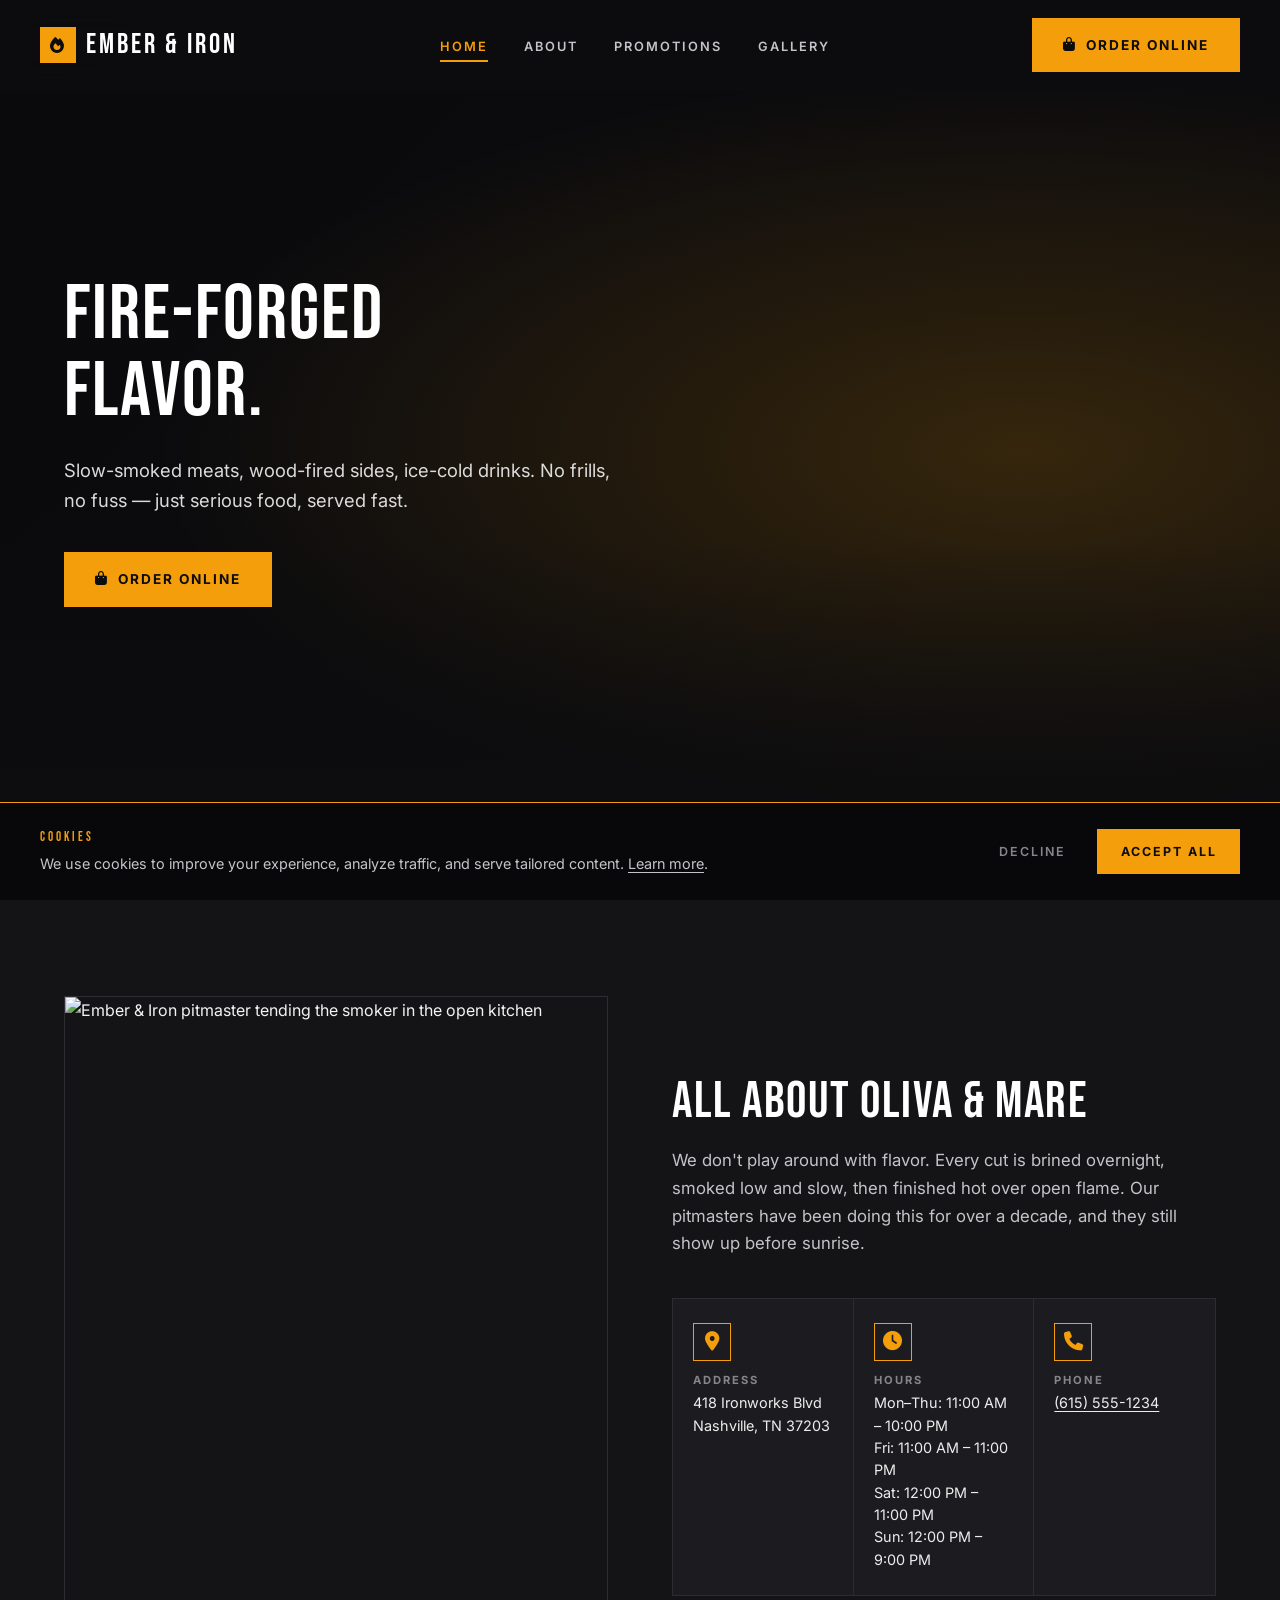
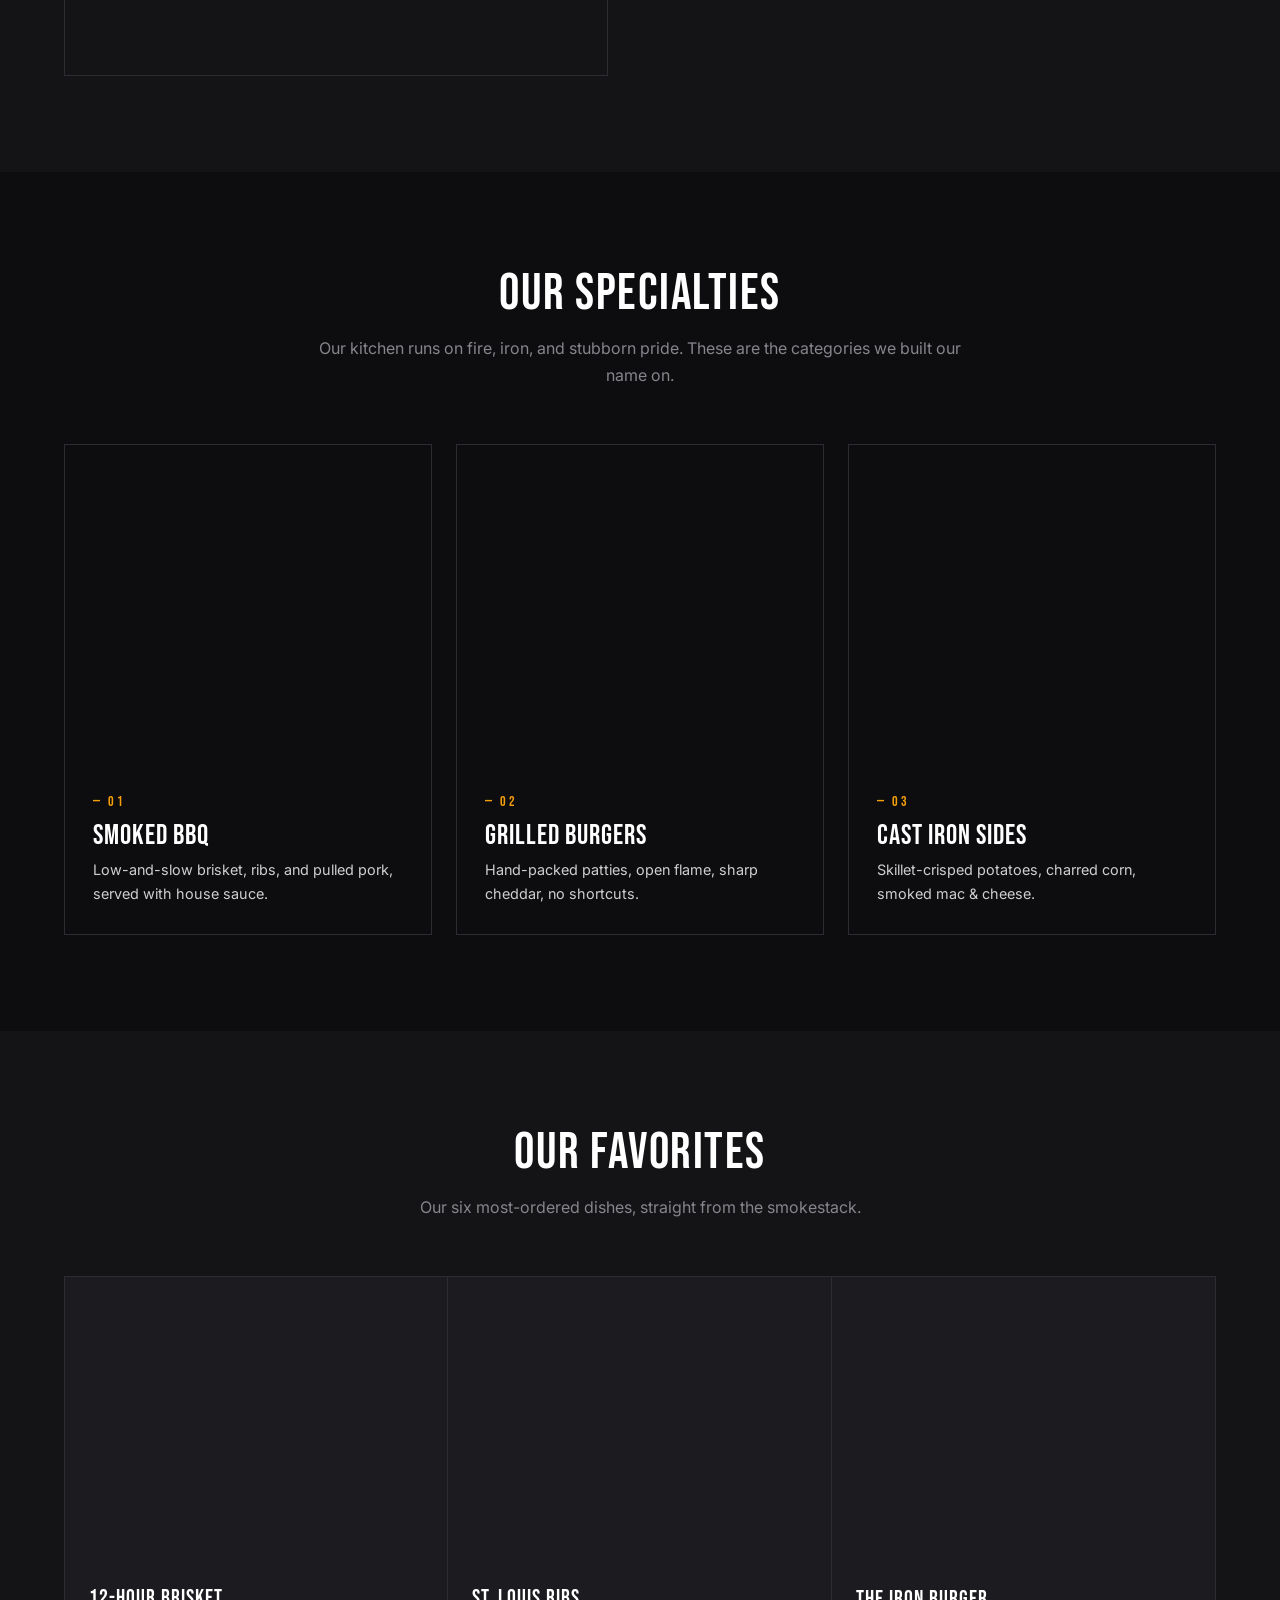
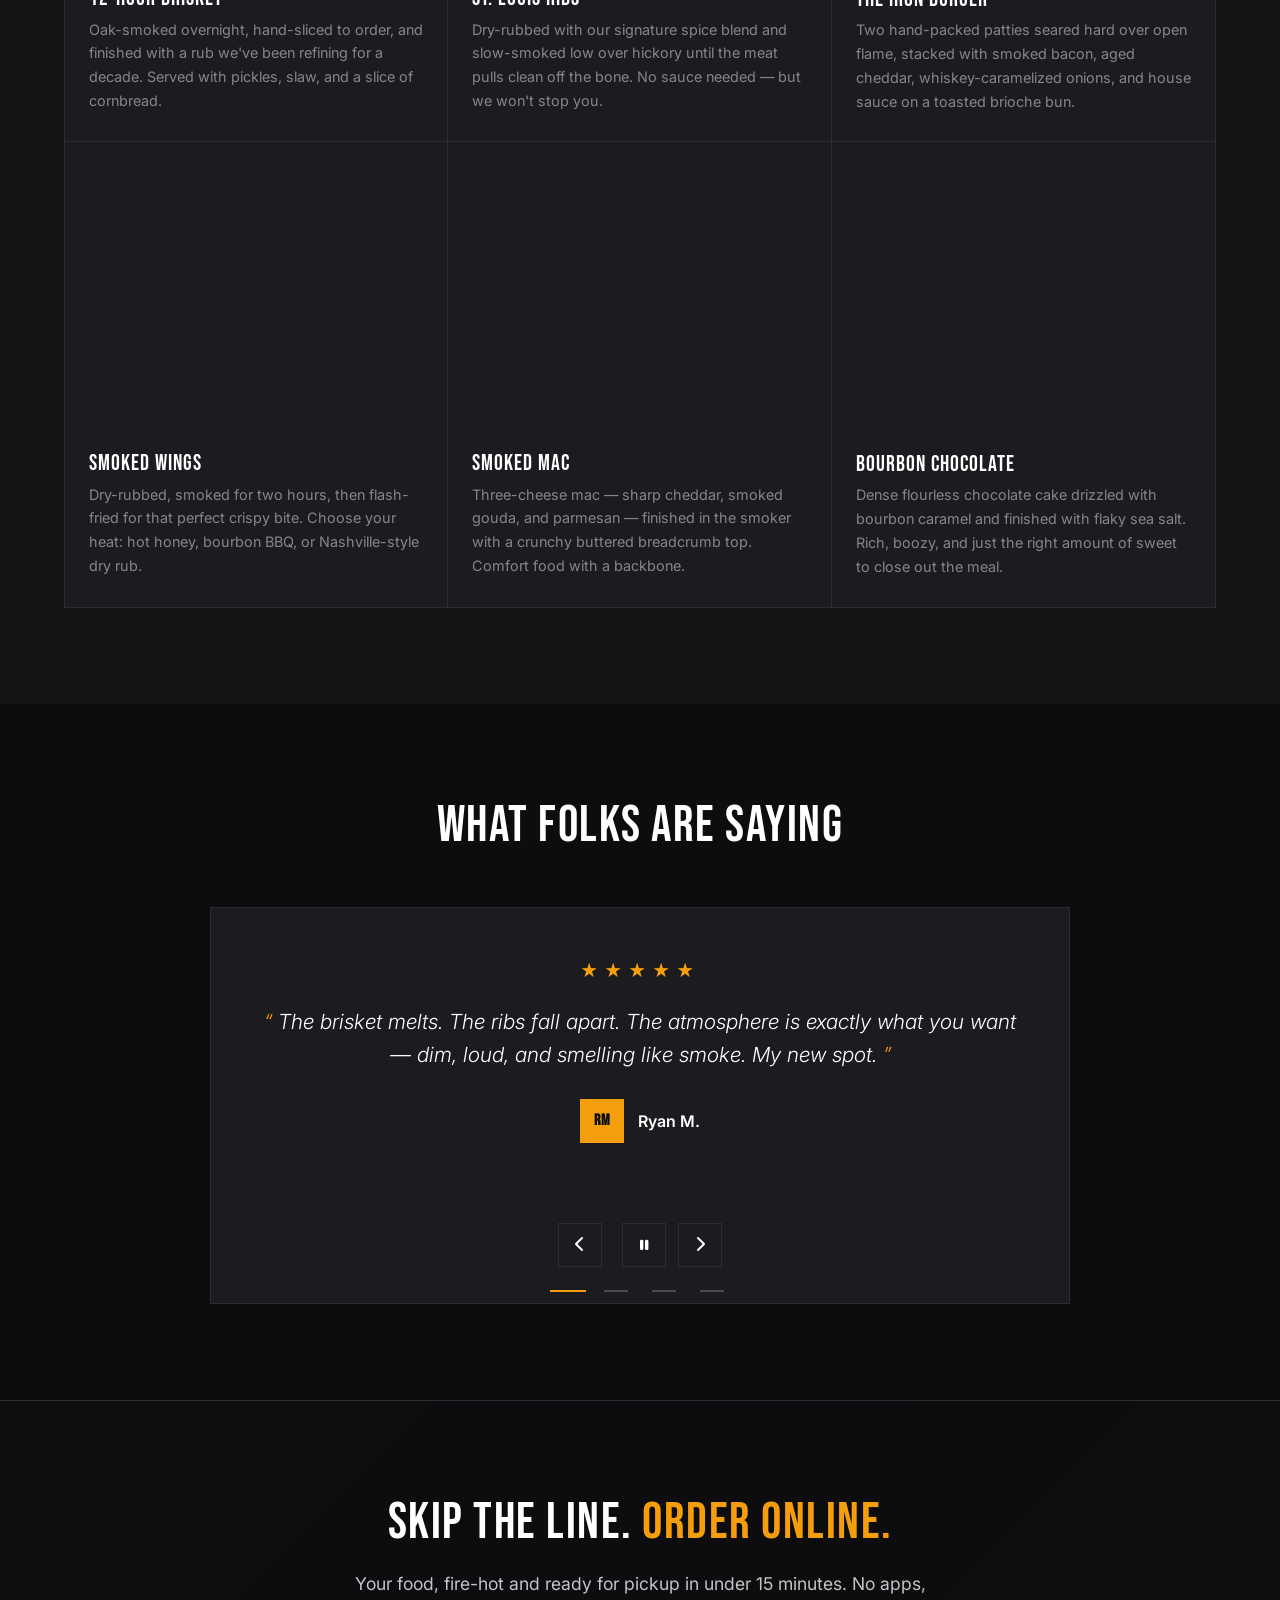
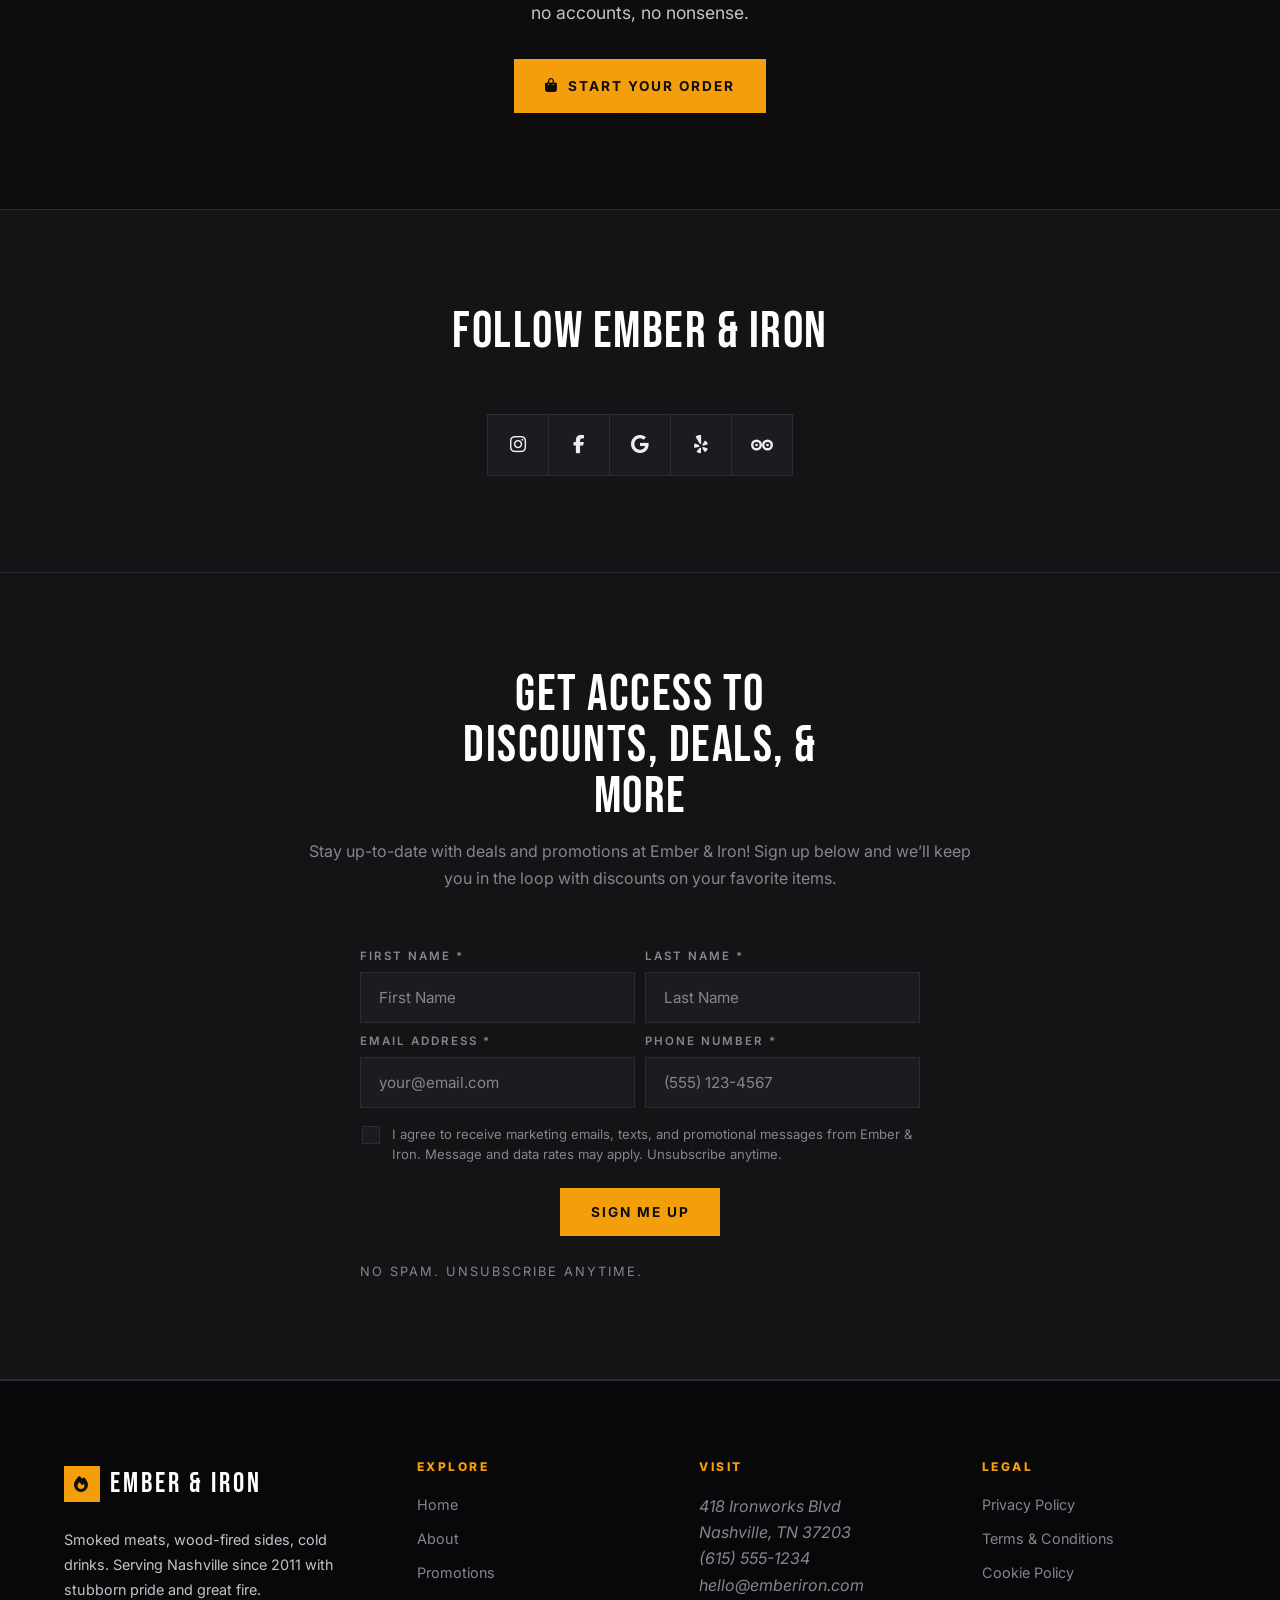
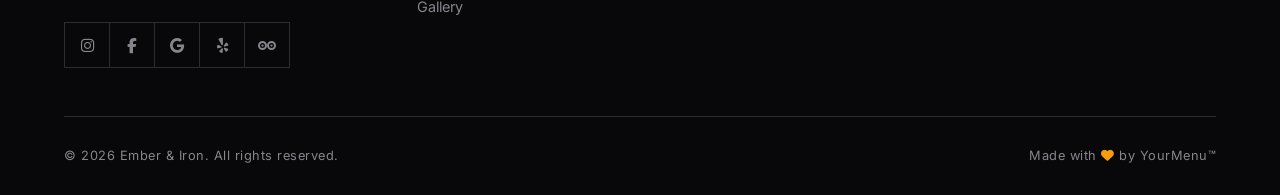
==== index.html @ 4e045777 "Initial commit: Smokehouse website template Co-Authored-By: Claude Opus 4.8 (1M context) <noreply@an" ====
<!DOCTYPE html>
<html lang="en-US">
<head>
  <meta charset="UTF-8" />
  <meta name="viewport" content="width=device-width, initial-scale=1.0" />
  <title>Ember &amp; Iron — Smokehouse BBQ in Nashville, TN</title>
  <meta name="description" content="Wood-smoked brisket, ribs, and burgers from Ember &amp; Iron — a Nashville smokehouse serving fire-forged flavor since 2011. Order online for pickup." />
  <meta name="keywords" content="Nashville BBQ, smokehouse, brisket, ribs, smoked wings, burgers, Ember and Iron, Nashville restaurants, order online" />
  <meta name="author" content="Ember &amp; Iron" />
  <meta name="robots" content="index, follow, max-image-preview:large" />
  <meta name="theme-color" content="#0d0d0f" media="(prefers-color-scheme: dark)" />
  <meta name="theme-color" content="#ffffff" media="(prefers-color-scheme: light)" />
  <meta name="format-detection" content="telephone=no" />
  <meta name="google-site-verification" content="REPLACE_WITH_GSC_VERIFICATION_TOKEN" />
  <link rel="canonical" href="https://www.emberiron.com/" />

  <!-- Favicons & PWA -->
  <link rel="icon" type="image/svg+xml" href="/favicon.svg" />
  <link rel="icon" type="image/x-icon" href="/favicon.ico" sizes="any" />
  <link rel="apple-touch-icon" href="/apple-touch-icon.png" sizes="180x180" />
  <link rel="manifest" href="/site.webmanifest" />

  <!-- Open Graph -->
  <meta property="og:type" content="restaurant.restaurant" />
  <meta property="og:site_name" content="Ember &amp; Iron" />
  <meta property="og:title" content="Ember &amp; Iron — Smokehouse BBQ in Nashville, TN" />
  <meta property="og:description" content="Wood-smoked brisket, ribs, and burgers. Fire-forged flavor in the heart of Nashville." />
  <meta property="og:url" content="https://www.emberiron.com/" />
  <meta property="og:image" content="https://images.unsplash.com/photo-1544025162-d76694265947?auto=format&fit=crop&w=1200&h=630&q=80" />
  <meta property="og:image:width" content="1200" />
  <meta property="og:image:height" content="630" />
  <meta property="og:image:alt" content="Slow-smoked brisket being sliced on a wooden board" />
  <meta property="og:locale" content="en_US" />

  <!-- Twitter -->
  <meta name="twitter:card" content="summary_large_image" />
  <meta name="twitter:title" content="Ember &amp; Iron — Smokehouse BBQ in Nashville" />
  <meta name="twitter:description" content="Wood-smoked brisket, ribs, and burgers. Order online for pickup." />
  <meta name="twitter:image" content="https://images.unsplash.com/photo-1544025162-d76694265947?auto=format&fit=crop&w=1200&h=630&q=80" />
  <meta name="twitter:image:alt" content="Slow-smoked brisket being sliced on a wooden board" />

  <!-- Preconnect (perf) -->
  <link rel="preconnect" href="https://fonts.googleapis.com" />
  <link rel="preconnect" href="https://fonts.gstatic.com" crossorigin />
  <link rel="preconnect" href="https://cdnjs.cloudflare.com" crossorigin />
  <link rel="preconnect" href="https://images.unsplash.com" crossorigin />

  <!-- Preload hero LCP image -->
  <link rel="preload" as="image" href="https://images.unsplash.com/photo-1544148103-0773bf10d330?auto=format&fit=crop&w=1920&q=80" fetchpriority="high" />

  <link href="https://fonts.googleapis.com/css2?family=Bebas+Neue&family=Inter:wght@300;400;500;600;700;800&display=swap" rel="stylesheet" />
  <link rel="stylesheet" href="https://cdnjs.cloudflare.com/ajax/libs/font-awesome/6.5.1/css/all.min.css" />
  <link rel="stylesheet" href="css/styles.css" />

  <!-- Structured data: Restaurant -->
  <script type="application/ld+json">
  {
    "@context": "https://schema.org",
    "@type": "Restaurant",
    "name": "Ember & Iron",
    "description": "Nashville smokehouse serving slow-smoked BBQ, grilled burgers, and cast-iron sides since 2011.",
    "url": "https://www.emberiron.com/",
    "logo": "https://www.emberiron.com/logo.png",
    "image": "https://images.unsplash.com/photo-1544025162-d76694265947?auto=format&fit=crop&w=1200&q=80",
    "telephone": "+1-615-555-1234",
    "email": "hello@emberiron.com",
    "priceRange": "$$",
    "servesCuisine": ["Barbecue", "American", "Smokehouse"],
    "address": {
      "@type": "PostalAddress",
      "streetAddress": "418 Ironworks Blvd",
      "addressLocality": "Nashville",
      "addressRegion": "TN",
      "postalCode": "37203",
      "addressCountry": "US"
    },
    "geo": {
      "@type": "GeoCoordinates",
      "latitude": 36.1627,
      "longitude": -86.7816
    },
    "openingHoursSpecification": [
      {"@type": "OpeningHoursSpecification", "dayOfWeek": ["Monday","Tuesday","Wednesday","Thursday"], "opens": "11:00", "closes": "22:00"},
      {"@type": "OpeningHoursSpecification", "dayOfWeek": "Friday", "opens": "11:00", "closes": "23:00"},
      {"@type": "OpeningHoursSpecification", "dayOfWeek": "Saturday", "opens": "12:00", "closes": "23:00"},
      {"@type": "OpeningHoursSpecification", "dayOfWeek": "Sunday", "opens": "12:00", "closes": "21:00"}
    ],
    "acceptsReservations": "False",
    "hasMenu": {"@id": "https://www.emberiron.com/#menu"},
    "aggregateRating": {
      "@type": "AggregateRating",
      "ratingValue": "4.9",
      "reviewCount": "482"
    },
    "sameAs": [
      "https://www.facebook.com/emberiron",
      "https://www.instagram.com/emberiron",
      "https://www.tiktok.com/@emberiron",
      "https://twitter.com/emberiron"
    ]
  }
  </script>
  <script type="application/ld+json">
  {
    "@context": "https://schema.org",
    "@type": "WebSite",
    "name": "Ember & Iron",
    "url": "https://www.emberiron.com/",
    "inLanguage": "en-US"
  }
  </script>
  <script type="application/ld+json">
  {
    "@context": "https://schema.org",
    "@type": "Organization",
    "@id": "https://www.emberiron.com/#organization",
    "name": "Ember & Iron",
    "url": "https://www.emberiron.com/",
    "logo": "https://www.emberiron.com/favicon.svg",
    "email": "hello@emberiron.com",
    "telephone": "+1-615-555-1234",
    "address": {
      "@type": "PostalAddress",
      "streetAddress": "418 Ironworks Blvd",
      "addressLocality": "Nashville",
      "addressRegion": "TN",
      "postalCode": "37203",
      "addressCountry": "US"
    },
    "sameAs": [
      "https://www.instagram.com/emberiron",
      "https://www.facebook.com/emberiron",
      "https://www.yelp.com/biz/ember-and-iron-nashville",
      "https://www.tripadvisor.com/Restaurant_Review-Ember-and-Iron"
    ]
  }
  </script>
  <script type="application/ld+json">
  {
    "@context": "https://schema.org",
    "@type": "Menu",
    "@id": "https://www.emberiron.com/#menu",
    "name": "Ember & Iron Customer Favorites",
    "inLanguage": "en-US",
    "hasMenuSection": [
      {
        "@type": "MenuSection",
        "name": "Customer Favorites",
        "hasMenuItem": [
          {
            "@type": "MenuItem",
            "name": "12-Hour Brisket",
            "description": "Oak-smoked overnight, hand-sliced to order, and finished with a rub we've been refining for a decade. Served with pickles, slaw, and a slice of cornbread.",
            "image": "https://images.unsplash.com/photo-1544025162-d76694265947?auto=format&fit=crop&w=700&q=80"
          },
          {
            "@type": "MenuItem",
            "name": "St. Louis Ribs",
            "description": "Dry-rubbed with our signature spice blend and slow-smoked low over hickory until the meat pulls clean off the bone.",
            "image": "https://images.unsplash.com/photo-1558030006-450675393462?auto=format&fit=crop&w=700&q=80"
          },
          {
            "@type": "MenuItem",
            "name": "The Iron Burger",
            "description": "Two hand-packed patties seared hard over open flame, stacked with smoked bacon, aged cheddar, whiskey-caramelized onions, and house sauce on a toasted brioche bun.",
            "image": "https://images.unsplash.com/photo-1568901346375-23c9450c58cd?auto=format&fit=crop&w=700&q=80"
          },
          {
            "@type": "MenuItem",
            "name": "Smoked Wings",
            "description": "Dry-rubbed, smoked for two hours, then flash-fried for that perfect crispy bite. Hot honey, bourbon BBQ, or Nashville-style dry rub.",
            "image": "https://images.unsplash.com/photo-1601050690597-df0568f70950?auto=format&fit=crop&w=700&q=80"
          },
          {
            "@type": "MenuItem",
            "name": "Smoked Mac",
            "description": "Three-cheese mac — sharp cheddar, smoked gouda, and parmesan — finished in the smoker with a crunchy buttered breadcrumb top.",
            "image": "https://images.unsplash.com/photo-1543353071-087092ec393a?auto=format&fit=crop&w=700&q=80"
          },
          {
            "@type": "MenuItem",
            "name": "Bourbon Chocolate",
            "description": "Dense flourless chocolate cake drizzled with bourbon caramel and finished with flaky sea salt.",
            "image": "https://images.unsplash.com/photo-1551024601-bec78aea704b?auto=format&fit=crop&w=700&q=80"
          }
        ]
      }
    ]
  }
  </script>
</head>
<body>

  <a class="skip-link" href="#main-content">Skip to main content</a>

  <!-- Header -->
  <header class="site-header" role="banner">
    <div class="container nav">
      <a href="index.html" class="brand">
        <span class="brand-mark" aria-hidden="true"><i class="fa-solid fa-fire"></i></span>
        Ember &amp; Iron
      </a>
      <nav class="primary-nav" aria-label="Primary">
        <ul class="nav-links">
          <li><a href="index.html" class="active" aria-current="page">Home</a></li>
          <li><a href="about.html">About</a></li>
          <li><a href="promotions.html">Promotions</a></li>
          <li><a href="gallery.html">Gallery</a></li>
        </ul>
      </nav>
      <div class="nav-cta">
        <a href="https://order.yourmenu.com/tommystacos" class="btn btn-primary" rel="noopener noreferrer" target="_blank"><i class="fa-solid fa-bag-shopping" aria-hidden="true"></i> Order Online</a>
        <button class="nav-toggle" aria-label="Toggle navigation menu" aria-expanded="false" aria-controls="primary-navigation" type="button">
          <span aria-hidden="true"></span><span aria-hidden="true"></span><span aria-hidden="true"></span>
        </button>
      </div>
    </div>
  </header>

  <main id="main-content" role="main">

  <!-- Hero -->
  <section class="hero" aria-labelledby="hero-heading">
    <div class="container hero-inner">
      <h1 id="hero-heading">Fire-Forged <span class="accent">Flavor.</span></h1>
      <p>Slow-smoked meats, wood-fired sides, ice-cold drinks. No frills, no fuss — just serious food, served fast.</p>
      <div class="hero-actions">
        <a href="https://order.yourmenu.com/tommystacos" class="btn btn-primary" rel="noopener noreferrer" target="_blank"><i class="fa-solid fa-bag-shopping" aria-hidden="true"></i> Order Online</a>
      </div>
    </div>
    <div class="hero-scroll" aria-hidden="true">Scroll</div>
  </section>

  <!-- About -->
  <section class="about" id="about" aria-labelledby="about-heading">
    <div class="container">
      <div class="about-grid">
        <div class="about-image fade-in">
          <img src="https://images.unsplash.com/photo-1555992336-fb0d29498b13?auto=format&fit=crop&w=900&q=80" alt="Ember &amp; Iron pitmaster tending the smoker in the open kitchen" loading="lazy" width="900" height="1125" />
        </div>
        <div class="about-content fade-in">
          <h2 id="about-heading">All About Oliva &amp; Mare</h2>
          <p>We don't play around with flavor. Every cut is brined overnight, smoked low and slow, then finished hot over open flame. Our pitmasters have been doing this for over a decade, and they still show up before sunrise.</p>
          <div class="info-cards">
            <div class="info-card">
              <div class="icon" aria-hidden="true"><i class="fa-solid fa-location-dot"></i></div>
              <h4>Address</h4>
              <p>418 Ironworks Blvd<br/>Nashville, TN 37203</p>
            </div>
            <div class="info-card">
              <div class="icon" aria-hidden="true"><i class="fa-solid fa-clock"></i></div>
              <h4>Hours</h4>
              <p>Mon–Thu: 11:00 AM – 10:00 PM<br/>Fri: 11:00 AM – 11:00 PM<br/>Sat: 12:00 PM – 11:00 PM<br/>Sun: 12:00 PM – 9:00 PM</p>
            </div>
            <div class="info-card">
              <div class="icon" aria-hidden="true"><i class="fa-solid fa-phone"></i></div>
              <h4>Phone</h4>
              <p><a href="tel:+16155551234">(615) 555-1234</a></p>
            </div>
          </div>
        </div>
      </div>
    </div>
  </section>

  <!-- Specialties -->
  <section id="specialties" aria-labelledby="specialties-heading">
    <div class="container">
      <div class="section-header fade-in">
        <h2 id="specialties-heading">Our Specialties</h2>
        <p>Our kitchen runs on fire, iron, and stubborn pride. These are the categories we built our name on.</p>
      </div>
      <ul class="specialties-grid" role="list">
        <li class="fade-in">
          <a href="https://order.yourmenu.com/tommystacos" class="specialty-card" rel="noopener noreferrer" target="_blank">
            <img
              src="https://images.unsplash.com/photo-1544025162-d76694265947?auto=format&fit=crop&w=800&q=80"
              srcset="https://images.unsplash.com/photo-1544025162-d76694265947?auto=format&fit=crop&w=400&q=80 400w, https://images.unsplash.com/photo-1544025162-d76694265947?auto=format&fit=crop&w=800&q=80 800w, https://images.unsplash.com/photo-1544025162-d76694265947?auto=format&fit=crop&w=1200&q=80 1200w"
              sizes="(max-width: 560px) 100vw, (max-width: 960px) 50vw, 33vw"
              alt="Sliced oak-smoked brisket plated with pickles" loading="lazy" width="800" height="1066" />
            <div class="specialty-info">
              <span class="number" aria-hidden="true">— 01</span>
              <h3>Smoked BBQ</h3>
              <p>Low-and-slow brisket, ribs, and pulled pork, served with house sauce.</p>
            </div>
          </a>
        </li>
        <li class="fade-in">
          <a href="https://order.yourmenu.com/tommystacos" class="specialty-card" rel="noopener noreferrer" target="_blank">
            <img
              src="https://images.unsplash.com/photo-1568901346375-23c9450c58cd?auto=format&fit=crop&w=800&q=80"
              srcset="https://images.unsplash.com/photo-1568901346375-23c9450c58cd?auto=format&fit=crop&w=400&q=80 400w, https://images.unsplash.com/photo-1568901346375-23c9450c58cd?auto=format&fit=crop&w=800&q=80 800w, https://images.unsplash.com/photo-1568901346375-23c9450c58cd?auto=format&fit=crop&w=1200&q=80 1200w"
              sizes="(max-width: 560px) 100vw, (max-width: 960px) 50vw, 33vw"
              alt="Hand-packed burger with melted cheddar on a cast iron grill" loading="lazy" width="800" height="1066" />
            <div class="specialty-info">
              <span class="number" aria-hidden="true">— 02</span>
              <h3>Grilled Burgers</h3>
              <p>Hand-packed patties, open flame, sharp cheddar, no shortcuts.</p>
            </div>
          </a>
        </li>
        <li class="fade-in">
          <a href="https://order.yourmenu.com/tommystacos" class="specialty-card" rel="noopener noreferrer" target="_blank">
            <img
              src="https://images.unsplash.com/photo-1550547660-d9450f859349?auto=format&fit=crop&w=800&q=80"
              srcset="https://images.unsplash.com/photo-1550547660-d9450f859349?auto=format&fit=crop&w=400&q=80 400w, https://images.unsplash.com/photo-1550547660-d9450f859349?auto=format&fit=crop&w=800&q=80 800w, https://images.unsplash.com/photo-1550547660-d9450f859349?auto=format&fit=crop&w=1200&q=80 1200w"
              sizes="(max-width: 560px) 100vw, (max-width: 960px) 50vw, 33vw"
              alt="Cast iron skillet of smoked macaroni and cheese with crisp top" loading="lazy" width="800" height="1066" />
            <div class="specialty-info">
              <span class="number" aria-hidden="true">— 03</span>
              <h3>Cast Iron Sides</h3>
              <p>Skillet-crisped potatoes, charred corn, smoked mac &amp; cheese.</p>
            </div>
          </a>
        </li>
      </ul>
    </div>
  </section>

  <!-- Favorites -->
  <section class="favorites" aria-labelledby="favorites-heading">
    <div class="container">
      <div class="section-header fade-in">
        <h2 id="favorites-heading">Our Favorites</h2>
        <p>Our six most-ordered dishes, straight from the smokestack.</p>
      </div>
      <ul class="favorites-grid" role="list">
        <li class="fade-in">
          <a href="https://order.yourmenu.com/tommystacos" class="favorite-card" rel="noopener noreferrer" target="_blank">
            <div class="favorite-img"><img
              src="https://images.unsplash.com/photo-1544025162-d76694265947?auto=format&fit=crop&w=700&q=80"
              srcset="https://images.unsplash.com/photo-1544025162-d76694265947?auto=format&fit=crop&w=400&q=80 400w, https://images.unsplash.com/photo-1544025162-d76694265947?auto=format&fit=crop&w=700&q=80 700w, https://images.unsplash.com/photo-1544025162-d76694265947?auto=format&fit=crop&w=1000&q=80 1000w"
              sizes="(max-width: 560px) 100vw, (max-width: 960px) 50vw, 33vw"
              alt="12-hour oak-smoked brisket plate with pickles and slaw" loading="lazy" width="700" height="525" /></div>
            <div class="favorite-body">
              <h3>12-Hour Brisket</h3>
              <p>Oak-smoked overnight, hand-sliced to order, and finished with a rub we've been refining for a decade. Served with pickles, slaw, and a slice of cornbread.</p>
            </div>
          </a>
        </li>
        <li class="fade-in">
          <a href="https://order.yourmenu.com/tommystacos" class="favorite-card" rel="noopener noreferrer" target="_blank">
            <div class="favorite-img"><img
              src="https://images.unsplash.com/photo-1558030006-450675393462?auto=format&fit=crop&w=700&q=80"
              srcset="https://images.unsplash.com/photo-1558030006-450675393462?auto=format&fit=crop&w=400&q=80 400w, https://images.unsplash.com/photo-1558030006-450675393462?auto=format&fit=crop&w=700&q=80 700w, https://images.unsplash.com/photo-1558030006-450675393462?auto=format&fit=crop&w=1000&q=80 1000w"
              sizes="(max-width: 560px) 100vw, (max-width: 960px) 50vw, 33vw"
              alt="Dry-rubbed St. Louis style ribs on butcher paper" loading="lazy" width="700" height="525" /></div>
            <div class="favorite-body">
              <h3>St. Louis Ribs</h3>
              <p>Dry-rubbed with our signature spice blend and slow-smoked low over hickory until the meat pulls clean off the bone. No sauce needed — but we won't stop you.</p>
            </div>
          </a>
        </li>
        <li class="fade-in">
          <a href="https://order.yourmenu.com/tommystacos" class="favorite-card" rel="noopener noreferrer" target="_blank">
            <div class="favorite-img"><img
              src="https://images.unsplash.com/photo-1568901346375-23c9450c58cd?auto=format&fit=crop&w=700&q=80"
              srcset="https://images.unsplash.com/photo-1568901346375-23c9450c58cd?auto=format&fit=crop&w=400&q=80 400w, https://images.unsplash.com/photo-1568901346375-23c9450c58cd?auto=format&fit=crop&w=700&q=80 700w, https://images.unsplash.com/photo-1568901346375-23c9450c58cd?auto=format&fit=crop&w=1000&q=80 1000w"
              sizes="(max-width: 560px) 100vw, (max-width: 960px) 50vw, 33vw"
              alt="The Iron Burger: double patty with bacon and cheddar on a brioche bun" loading="lazy" width="700" height="525" /></div>
            <div class="favorite-body">
              <h3>The Iron Burger</h3>
              <p>Two hand-packed patties seared hard over open flame, stacked with smoked bacon, aged cheddar, whiskey-caramelized onions, and house sauce on a toasted brioche bun.</p>
            </div>
          </a>
        </li>
        <li class="fade-in">
          <a href="https://order.yourmenu.com/tommystacos" class="favorite-card" rel="noopener noreferrer" target="_blank">
            <div class="favorite-img"><img
              src="https://images.unsplash.com/photo-1601050690597-df0568f70950?auto=format&fit=crop&w=700&q=80"
              srcset="https://images.unsplash.com/photo-1601050690597-df0568f70950?auto=format&fit=crop&w=400&q=80 400w, https://images.unsplash.com/photo-1601050690597-df0568f70950?auto=format&fit=crop&w=700&q=80 700w, https://images.unsplash.com/photo-1601050690597-df0568f70950?auto=format&fit=crop&w=1000&q=80 1000w"
              sizes="(max-width: 560px) 100vw, (max-width: 960px) 50vw, 33vw"
              alt="Smoked wings tossed in hot honey glaze" loading="lazy" width="700" height="525" /></div>
            <div class="favorite-body">
              <h3>Smoked Wings</h3>
              <p>Dry-rubbed, smoked for two hours, then flash-fried for that perfect crispy bite. Choose your heat: hot honey, bourbon BBQ, or Nashville-style dry rub.</p>
            </div>
          </a>
        </li>
        <li class="fade-in">
          <a href="https://order.yourmenu.com/tommystacos" class="favorite-card" rel="noopener noreferrer" target="_blank">
            <div class="favorite-img"><img
              src="https://images.unsplash.com/photo-1543353071-087092ec393a?auto=format&fit=crop&w=700&q=80"
              srcset="https://images.unsplash.com/photo-1543353071-087092ec393a?auto=format&fit=crop&w=400&q=80 400w, https://images.unsplash.com/photo-1543353071-087092ec393a?auto=format&fit=crop&w=700&q=80 700w, https://images.unsplash.com/photo-1543353071-087092ec393a?auto=format&fit=crop&w=1000&q=80 1000w"
              sizes="(max-width: 560px) 100vw, (max-width: 960px) 50vw, 33vw"
              alt="Smoked mac and cheese in a cast iron skillet with crispy breadcrumb top" loading="lazy" width="700" height="525" /></div>
            <div class="favorite-body">
              <h3>Smoked Mac</h3>
              <p>Three-cheese mac — sharp cheddar, smoked gouda, and parmesan — finished in the smoker with a crunchy buttered breadcrumb top. Comfort food with a backbone.</p>
            </div>
          </a>
        </li>
        <li class="fade-in">
          <a href="https://order.yourmenu.com/tommystacos" class="favorite-card" rel="noopener noreferrer" target="_blank">
            <div class="favorite-img"><img
              src="https://images.unsplash.com/photo-1551024601-bec78aea704b?auto=format&fit=crop&w=700&q=80"
              srcset="https://images.unsplash.com/photo-1551024601-bec78aea704b?auto=format&fit=crop&w=400&q=80 400w, https://images.unsplash.com/photo-1551024601-bec78aea704b?auto=format&fit=crop&w=700&q=80 700w, https://images.unsplash.com/photo-1551024601-bec78aea704b?auto=format&fit=crop&w=1000&q=80 1000w"
              sizes="(max-width: 560px) 100vw, (max-width: 960px) 50vw, 33vw"
              alt="Slice of bourbon chocolate cake with caramel drizzle" loading="lazy" width="700" height="525" /></div>
            <div class="favorite-body">
              <h3>Bourbon Chocolate</h3>
              <p>Dense flourless chocolate cake drizzled with bourbon caramel and finished with flaky sea salt. Rich, boozy, and just the right amount of sweet to close out the meal.</p>
            </div>
          </a>
        </li>
      </ul>
    </div>
  </section>

  <!-- Reviews -->
  <section class="reviews" aria-labelledby="reviews-heading">
    <div class="container">
      <div class="section-header fade-in">
        <h2 id="reviews-heading">What Folks Are Saying</h2>
      </div>
      <div class="slider fade-in" role="region" aria-roledescription="carousel" aria-label="Customer reviews">
        <div class="slider-track" id="reviews-slider-track" aria-live="polite">
          <article class="review-card" role="group" aria-roledescription="slide" aria-label="Review 1 of 4">
            <div class="review-stars" aria-label="5 out of 5 stars"><span aria-hidden="true">★★★★★</span></div>
            <p class="review-text">The brisket melts. The ribs fall apart. The atmosphere is exactly what you want — dim, loud, and smelling like smoke. My new spot.</p>
            <div class="reviewer">
              <div class="reviewer-avatar" aria-hidden="true">RM</div>
              <div>
                <div class="reviewer-name">Ryan M.</div>
              </div>
            </div>
          </article>
          <article class="review-card" role="group" aria-roledescription="slide" aria-label="Review 2 of 4">
            <div class="review-stars" aria-label="5 out of 5 stars"><span aria-hidden="true">★★★★★</span></div>
            <p class="review-text">No pretension, no filler, just great food cooked by people who actually give a damn. The Iron Burger ruined every other burger for me.</p>
            <div class="reviewer">
              <div class="reviewer-avatar" aria-hidden="true">TD</div>
              <div>
                <div class="reviewer-name">Taylor D.</div>
              </div>
            </div>
          </article>
          <article class="review-card" role="group" aria-roledescription="slide" aria-label="Review 3 of 4">
            <div class="review-stars" aria-label="5 out of 5 stars"><span aria-hidden="true">★★★★★</span></div>
            <p class="review-text">Fast, friendly, and the smoked mac is genuinely life-changing. Ordered online — ready on time, still hot when I got home.</p>
            <div class="reviewer">
              <div class="reviewer-avatar" aria-hidden="true">AK</div>
              <div>
                <div class="reviewer-name">Alicia K.</div>
              </div>
            </div>
          </article>
          <article class="review-card" role="group" aria-roledescription="slide" aria-label="Review 4 of 4">
            <div class="review-stars" aria-label="5 out of 5 stars"><span aria-hidden="true">★★★★★</span></div>
            <p class="review-text">Best wings in the state. Smoky, crispy, and that hot honey is dangerous. Already coming back tomorrow.</p>
            <div class="reviewer">
              <div class="reviewer-avatar" aria-hidden="true">JC</div>
              <div>
                <div class="reviewer-name">Jamal C.</div>
              </div>
            </div>
          </article>
        </div>
        <div class="slider-controls">
          <button class="slider-btn slider-prev" aria-label="Previous review" aria-controls="reviews-slider-track" type="button"><i class="fa-solid fa-chevron-left" aria-hidden="true"></i></button>
          <button class="slider-pause" aria-label="Pause auto-rotating reviews" aria-controls="reviews-slider-track" aria-pressed="false" type="button"><i class="fa-solid fa-pause" aria-hidden="true"></i></button>
          <button class="slider-btn slider-next" aria-label="Next review" aria-controls="reviews-slider-track" type="button"><i class="fa-solid fa-chevron-right" aria-hidden="true"></i></button>
        </div>
        <div class="slider-dots" role="tablist" aria-label="Choose a review"></div>
      </div>
    </div>
  </section>

  <!-- CTA Order -->
  <section class="cta-order" aria-labelledby="cta-order-heading">
    <div class="container">
      <h2 id="cta-order-heading">Skip the Line. <span class="accent">Order Online.</span></h2>
      <p>Your food, fire-hot and ready for pickup in under 15 minutes. No apps, no accounts, no nonsense.</p>
      <a href="https://order.yourmenu.com/tommystacos" class="btn btn-primary" rel="noopener noreferrer" target="_blank"><i class="fa-solid fa-bag-shopping" aria-hidden="true"></i> Start Your Order</a>
    </div>
  </section>

  <!-- CTA Social -->
  <section class="cta-social" aria-labelledby="social-heading">
    <div class="container">
      <div class="section-header">
        <h2 id="social-heading">Follow Ember &amp; Iron</h2>
      </div>
      <ul class="social-icons" role="list" aria-label="Ember and Iron on social media and review sites">
        <li><a href="https://www.instagram.com/emberiron" class="social-icon" aria-label="Ember and Iron on Instagram" rel="noopener noreferrer" target="_blank"><i class="fa-brands fa-instagram" aria-hidden="true"></i></a></li>
        <li><a href="https://www.facebook.com/emberiron" class="social-icon" aria-label="Ember and Iron on Facebook" rel="noopener noreferrer" target="_blank"><i class="fa-brands fa-facebook-f" aria-hidden="true"></i></a></li>
        <li><a href="https://www.google.com/maps/place/Ember+and+Iron" class="social-icon" aria-label="Ember and Iron on Google" rel="noopener noreferrer" target="_blank"><i class="fa-brands fa-google" aria-hidden="true"></i></a></li>
        <li><a href="https://www.yelp.com/biz/ember-and-iron-nashville" class="social-icon" aria-label="Ember and Iron on Yelp" rel="noopener noreferrer" target="_blank"><i class="fa-brands fa-yelp" aria-hidden="true"></i></a></li>
        <li><a href="https://www.tripadvisor.com/Restaurant_Review-Ember-and-Iron" class="social-icon" aria-label="Ember and Iron on TripAdvisor" rel="noopener noreferrer" target="_blank"><svg class="social-svg" xmlns="http://www.w3.org/2000/svg" viewBox="0 0 32 16" width="22" height="14" fill="currentColor" aria-hidden="true"><path d="M8 0a8 8 0 1 0 0 16A8 8 0 0 0 8 0zm0 12.5A4.5 4.5 0 1 1 8 3.5a4.5 4.5 0 0 1 0 9zm16-12.5a8 8 0 1 0 0 16 8 8 0 0 0 0-16zm0 12.5a4.5 4.5 0 1 1 0-9 4.5 4.5 0 0 1 0 9z"/><circle cx="8" cy="8" r="2"/><circle cx="24" cy="8" r="2"/></svg></a></li>
      </ul>
    </div>
  </section>

  <!-- Subscribe -->
  <section class="signup subscribe" aria-labelledby="subscribe-heading">
    <div class="container">
      <div class="section-header fade-in">
        <h2 id="subscribe-heading" class="subscribe-title">Get Access to Discounts, Deals, &amp; More</h2>
        <p>Stay up-to-date with deals and promotions at Ember &amp; Iron! Sign up below and we’ll keep you in the loop with discounts on your favorite items.</p>
      </div>
      <form class="signup-form fade-in" aria-labelledby="subscribe-heading" novalidate>
        <p class="sr-only">Fields marked as required must be filled in.</p>
        <div class="signup-row">
          <div class="field">
            <label for="sub-firstName">First Name <span aria-hidden="true">*</span></label>
            <input id="sub-firstName" type="text" name="firstName" placeholder="First Name" autocomplete="given-name" required aria-required="true" />
          </div>
          <div class="field">
            <label for="sub-lastName">Last Name <span aria-hidden="true">*</span></label>
            <input id="sub-lastName" type="text" name="lastName" placeholder="Last Name" autocomplete="family-name" required aria-required="true" />
          </div>
        </div>
        <div class="signup-row">
          <div class="field">
            <label for="sub-email">Email Address <span aria-hidden="true">*</span></label>
            <input id="sub-email" type="email" name="email" placeholder="your@email.com" autocomplete="email" required aria-required="true" />
          </div>
          <div class="field">
            <label for="sub-phone">Phone Number <span aria-hidden="true">*</span></label>
            <input id="sub-phone" type="tel" name="phone" placeholder="(555) 123-4567" autocomplete="tel" required aria-required="true" />
          </div>
        </div>
        <label class="consent-check" for="sub-marketingConsent">
          <input id="sub-marketingConsent" type="checkbox" name="marketingConsent" required aria-required="true" />
          <span>I agree to receive marketing emails, texts, and promotional messages from Ember &amp; Iron. Message and data rates may apply. Unsubscribe anytime.</span>
        </label>
        <button type="submit" class="btn btn-primary">Sign Me Up</button>
        <p class="form-msg" role="status" aria-live="polite">No spam. Unsubscribe anytime.</p>
      </form>
    </div>
  </section>

  </main>

  <!-- Footer -->
  <footer class="site-footer" role="contentinfo">
    <div class="container">
      <div class="footer-grid">
        <div class="footer-brand">
          <a href="index.html" class="brand">
            <span class="brand-mark" aria-hidden="true"><i class="fa-solid fa-fire"></i></span>
            Ember &amp; Iron
          </a>
          <p>Smoked meats, wood-fired sides, cold drinks. Serving Nashville since 2011 with stubborn pride and great fire.</p>
          <ul class="footer-social" role="list" aria-label="Follow Ember and Iron">
            <li><a href="https://www.instagram.com/emberiron" aria-label="Ember and Iron on Instagram" rel="noopener noreferrer" target="_blank"><i class="fa-brands fa-instagram" aria-hidden="true"></i></a></li>
            <li><a href="https://www.facebook.com/emberiron" aria-label="Ember and Iron on Facebook" rel="noopener noreferrer" target="_blank"><i class="fa-brands fa-facebook-f" aria-hidden="true"></i></a></li>
            <li><a href="https://www.google.com/maps/place/Ember+and+Iron" aria-label="Ember and Iron on Google" rel="noopener noreferrer" target="_blank"><i class="fa-brands fa-google" aria-hidden="true"></i></a></li>
            <li><a href="https://www.yelp.com/biz/ember-and-iron-nashville" aria-label="Ember and Iron on Yelp" rel="noopener noreferrer" target="_blank"><i class="fa-brands fa-yelp" aria-hidden="true"></i></a></li>
            <li><a href="https://www.tripadvisor.com/Restaurant_Review-Ember-and-Iron" aria-label="Ember and Iron on TripAdvisor" rel="noopener noreferrer" target="_blank"><svg class="social-svg" xmlns="http://www.w3.org/2000/svg" viewBox="0 0 32 16" width="22" height="14" fill="currentColor" aria-hidden="true"><path d="M8 0a8 8 0 1 0 0 16A8 8 0 0 0 8 0zm0 12.5A4.5 4.5 0 1 1 8 3.5a4.5 4.5 0 0 1 0 9zm16-12.5a8 8 0 1 0 0 16 8 8 0 0 0 0-16zm0 12.5a4.5 4.5 0 1 1 0-9 4.5 4.5 0 0 1 0 9z"/><circle cx="8" cy="8" r="2"/><circle cx="24" cy="8" r="2"/></svg></a></li>
          </ul>
        </div>
        <nav class="footer-col" aria-labelledby="footer-explore">
          <h4 id="footer-explore">Explore</h4>
          <ul>
            <li><a href="index.html">Home</a></li>
            <li><a href="about.html">About</a></li>
            <li><a href="promotions.html">Promotions</a></li>
            <li><a href="gallery.html">Gallery</a></li>
          </ul>
        </nav>
        <div class="footer-col">
          <h4 id="footer-visit">Visit</h4>
          <address aria-labelledby="footer-visit">
            418 Ironworks Blvd<br/>
            Nashville, TN 37203<br/>
            <a href="tel:+16155551234">(615) 555-1234</a><br/>
            <a href="mailto:hello@emberiron.com">hello@emberiron.com</a>
          </address>
        </div>
        <nav class="footer-col" aria-labelledby="footer-legal">
          <h4 id="footer-legal">Legal</h4>
          <ul>
            <li><a href="privacy.html">Privacy Policy</a></li>
            <li><a href="terms.html">Terms &amp; Conditions</a></li>
            <li><a href="cookies.html">Cookie Policy</a></li>
          </ul>
        </nav>
      </div>
      <div class="footer-bottom">
        <span>© <span data-year>2026</span> Ember &amp; Iron. All rights reserved.</span>
        <a href="https://yourmenu.com/" class="footer-credit" rel="noopener noreferrer" target="_blank">Made with <i class="fa-solid fa-heart icon-heart" aria-hidden="true"></i><span class="sr-only">love</span> by YourMenu™</a>
      </div>
    </div>
  </footer>

  <!-- Cookie Banner -->
  <div class="cookie-banner" role="region" aria-label="Cookie consent">
    <div class="cookie-inner">
      <p><strong>Cookies</strong>We use cookies to improve your experience, analyze traffic, and serve tailored content. <a href="cookies.html">Learn more</a>.</p>
      <div class="cookie-actions">
        <button class="btn btn-text" data-consent="declined" type="button">Decline</button>
        <button class="btn btn-primary" data-consent="accepted" type="button">Accept All</button>
      </div>
    </div>
  </div>

  <script src="js/main.js"></script>
</body>
</html>
---- css/styles.css ----
/* =========================================
   Ember & Iron — Dark, Sharp Theme
   ========================================= */

:root {
  --color-primary: #f59e0b;
  --color-bg: #0d0d0f;
  --color-bg-alt: #141417;
  --color-surface: #1c1c20;
  --color-surface-2: #232328;
  --color-border: #2c2c32;
  --color-text: #ededed;
  --color-text-dim: #c4c4c8;
  --color-muted: #85858c;
  --container: 1200px;
  --ease: cubic-bezier(0.22, 1, 0.36, 1);
  --font-heading: "Bebas Neue", "Oswald", Impact, sans-serif;
  --font-body: "Inter", system-ui, -apple-system, "Segoe UI", Roboto, sans-serif;
}

* { box-sizing: border-box; margin: 0; padding: 0; }

html { scroll-behavior: smooth; }

body {
  font-family: var(--font-body);
  color: var(--color-text);
  background: var(--color-bg);
  line-height: 1.65;
  -webkit-font-smoothing: antialiased;
  overflow-x: hidden;
}

img { max-width: 100%; display: block; }
a { color: inherit; text-decoration: none; }

/* Respect prefers-contrast */
@media (prefers-contrast: more) {
  :root {
    --color-muted: #b8b8bc;
    --color-text-dim: #ffffff;
    --color-border: #5a5a60;
  }
}

h1, h2, h3, h4 {
  font-family: var(--font-heading);
  color: #fff;
  line-height: 1;
  font-weight: 400;
  letter-spacing: 1px;
  text-transform: uppercase;
}

h1 { font-size: clamp(2.8rem, 6vw, 5.5rem); letter-spacing: 2px; }
h2 { font-size: clamp(2rem, 4vw, 3.5rem); letter-spacing: 1.5px; }
h3 { font-size: 1.5rem; letter-spacing: 1px; }
h4 { font-size: 1rem; letter-spacing: 1px; }

.container {
  width: 100%;
  max-width: var(--container);
  margin: 0 auto;
  padding: 0 1.5rem;
}

section { padding: 6rem 0; position: relative; }

.section-header {
  text-align: center;
  max-width: 680px;
  margin: 0 auto 3.5rem;
}

.section-header p { color: var(--color-muted); margin-top: 1rem; }

/* Buttons */
.btn {
  display: inline-flex;
  align-items: center;
  gap: 0.6rem;
  padding: 0.95rem 1.85rem;
  border-radius: 0;
  font-weight: 700;
  font-size: 0.85rem;
  text-transform: uppercase;
  letter-spacing: 2px;
  border: 1px solid transparent;
  cursor: pointer;
  transition: all 0.25s var(--ease);
  white-space: nowrap;
  font-family: var(--font-body);
  position: relative;
}
.btn-primary {
  background: var(--color-primary);
  color: #0d0d0f;
  border-color: var(--color-primary);
}
.btn-primary:hover {
  background: transparent;
  color: var(--color-primary);
}
.btn-outline {
  background: transparent;
  border-color: rgba(255,255,255,0.25);
  color: #fff;
}
.btn-outline:hover {
  background: #fff;
  color: var(--color-bg);
  border-color: #fff;
}

/* =========================================
   Header / Navigation
   ========================================= */
.site-header {
  position: fixed;
  top: 0;
  left: 0;
  right: 0;
  z-index: 100;
  background: rgba(13, 13, 15, 0.8);
  backdrop-filter: saturate(160%) blur(18px);
  -webkit-backdrop-filter: saturate(160%) blur(18px);
  border-bottom: 1px solid transparent;
  transition: all 0.3s ease;
}
.site-header.scrolled {
  background: rgba(13, 13, 15, 0.95);
  border-bottom-color: var(--color-border);
}

.nav {
  display: flex;
  align-items: center;
  justify-content: space-between;
  padding: 1.1rem 0;
}

.brand {
  font-family: var(--font-heading);
  font-size: 1.75rem;
  font-weight: 400;
  color: #fff;
  display: flex;
  align-items: center;
  gap: 0.65rem;
  letter-spacing: 3px;
}
.brand .brand-mark {
  display: inline-flex;
  align-items: center;
  justify-content: center;
  width: 36px; height: 36px;
  background: var(--color-primary);
  color: var(--color-bg);
  font-size: 1rem;
  border: 1px solid var(--color-primary);
}

.nav-links {
  display: flex;
  gap: 2.25rem;
  list-style: none;
  align-items: center;
}
.nav-links a {
  font-weight: 600;
  font-size: 0.8rem;
  letter-spacing: 2px;
  text-transform: uppercase;
  color: var(--color-text-dim);
  position: relative;
  transition: color 0.2s ease;
}
.nav-links a:hover,
.nav-links a.active { color: var(--color-primary); }
.nav-links a.active::after {
  content: "";
  position: absolute;
  left: 0; right: 0; bottom: -8px;
  height: 2px;
  background: var(--color-primary);
}

.nav-cta { display: flex; align-items: center; gap: 1rem; }

.nav-toggle {
  display: none;
  background: transparent;
  border: 0;
  width: 44px; height: 44px;
  cursor: pointer;
  padding: 10px;
}
.nav-toggle span {
  display: block;
  height: 2px;
  background: #fff;
  margin: 5px 0;
  transition: transform 0.3s ease, opacity 0.3s ease;
}
.nav-toggle.open span:nth-child(1) { transform: translateY(7px) rotate(45deg); }
.nav-toggle.open span:nth-child(2) { opacity: 0; }
.nav-toggle.open span:nth-child(3) { transform: translateY(-7px) rotate(-45deg); }

/* =========================================
   Hero
   ========================================= */
.hero {
  position: relative;
  min-height: 100vh;
  display: flex;
  align-items: center;
  color: #fff;
  padding-top: 80px;
  overflow: hidden;
  background: linear-gradient(135deg, rgba(10,10,12,0.85), rgba(10,10,12,0.55)),
              url("https://images.unsplash.com/photo-1544148103-0773bf10d330?auto=format&fit=crop&w=1920&q=80") center/cover no-repeat;
}
.hero::before {
  content: "";
  position: absolute;
  inset: 0;
  background: radial-gradient(ellipse at 80% 50%, rgba(245,158,11,0.18), transparent 60%);
  pointer-events: none;
}
.hero::after {
  content: "";
  position: absolute;
  inset: 0;
  background: linear-gradient(180deg, transparent 60%, var(--color-bg));
  pointer-events: none;
}
.hero-inner {
  position: relative;
  z-index: 2;
  width: 100%;
}
.hero-inner h1 { max-width: 860px; margin-bottom: 1.5rem; color: #fff; }
.hero-inner h1 .accent { display: block; }
.hero-inner p {
  font-size: 1.15rem;
  max-width: 560px;
  margin-bottom: 2.25rem;
  color: rgba(255,255,255,0.85);
}
.hero-actions { display: flex; gap: 1rem; flex-wrap: wrap; }

.hero-scroll {
  position: absolute;
  bottom: 2rem;
  left: 50%;
  transform: translateX(-50%);
  color: rgba(255,255,255,0.55);
  font-size: 0.7rem;
  letter-spacing: 3px;
  text-transform: uppercase;
  z-index: 2;
}
.hero-scroll::after {
  content: "";
  display: block;
  width: 1px; height: 32px;
  background: rgba(255,255,255,0.4);
  margin: 0.75rem auto 0;
  animation: scrollPulse 1.8s infinite;
}
@keyframes scrollPulse {
  0% { transform: scaleY(0); transform-origin: top; }
  50% { transform: scaleY(1); transform-origin: top; }
  51% { transform: scaleY(1); transform-origin: bottom; }
  100% { transform: scaleY(0); transform-origin: bottom; }
}

/* =========================================
   About
   ========================================= */
.about { background: var(--color-bg-alt); }
.about-grid {
  display: grid;
  grid-template-columns: 1fr 1fr;
  gap: 4rem;
  align-items: center;
}
.about-image {
  overflow: hidden;
  aspect-ratio: 4/5;
  border: 1px solid var(--color-border);
  position: relative;
}
.about-image::after {
  content: "";
  position: absolute;
  inset: 0;
  border: 1px solid var(--color-primary);
  transform: translate(14px, 14px);
  z-index: -1;
}
.about-image img {
  width: 100%; height: 100%; object-fit: cover;
  filter: grayscale(0.2) contrast(1.05);
  transition: all 0.6s ease;
}
.about-image:hover img { filter: none; transform: scale(1.03); }

.about-content h2 { margin-bottom: 1.25rem; }
.about-content > p { color: var(--color-text-dim); margin-bottom: 1.5rem; font-size: 1.05rem; }

.info-cards {
  display: grid;
  grid-template-columns: repeat(3, 1fr);
  gap: 0;
  margin-top: 2.5rem;
  border: 1px solid var(--color-border);
}
.info-card {
  background: var(--color-surface);
  padding: 1.5rem 1.25rem;
  border-right: 1px solid var(--color-border);
  transition: background 0.25s ease;
}
.info-card:last-child { border-right: 0; }
.info-card:hover { background: var(--color-surface-2); }
.info-card .icon {
  width: 38px; height: 38px;
  color: var(--color-primary);
  display: flex;
  align-items: center;
  justify-content: center;
  font-size: 1.2rem;
  margin-bottom: 0.85rem;
  border: 1px solid var(--color-primary);
}
.info-card h4 {
  font-family: var(--font-body);
  font-size: 0.7rem;
  text-transform: uppercase;
  letter-spacing: 2px;
  color: var(--color-muted);
  margin-bottom: 0.4rem;
  font-weight: 700;
}
.info-card p { font-size: 0.9rem; color: var(--color-text); margin: 0; line-height: 1.55; }
.info-card a { color: var(--color-text); }
.info-card a:hover { color: var(--color-primary); }

/* =========================================
   Specialties
   ========================================= */
.specialties-grid {
  display: grid;
  grid-template-columns: repeat(3, 1fr);
  gap: 1.5rem;
  padding: 0;
  list-style: none;
}
.specialties-grid > li { list-style: none; }
.specialty-card {
  position: relative;
  display: block;
  overflow: hidden;
  aspect-ratio: 3/4;
  border: 1px solid var(--color-border);
  transition: transform 0.4s var(--ease), border-color 0.3s ease;
  color: inherit;
  text-decoration: none;
}
.specialty-card:hover,
.specialty-card:focus-visible { border-color: var(--color-primary); }
.specialty-card img {
  width: 100%; height: 100%; object-fit: cover;
  filter: grayscale(0.4) brightness(0.75);
  transition: all 0.6s ease;
}
.specialty-card:hover img {
  filter: none;
  transform: scale(1.08);
}
.specialty-card::after {
  content: "";
  position: absolute;
  inset: 0;
  background: linear-gradient(0deg, rgba(13,13,15,0.92) 0%, rgba(13,13,15,0.35) 45%, transparent 70%);
}
.specialty-info {
  position: absolute;
  bottom: 0; left: 0; right: 0;
  padding: 1.75rem;
  color: #fff;
  z-index: 2;
}
.specialty-info .number {
  color: var(--color-primary);
  font-family: var(--font-heading);
  font-size: 0.9rem;
  letter-spacing: 3px;
  margin-bottom: 0.5rem;
  display: block;
}
.specialty-info h3 {
  color: #fff;
  margin-bottom: 0.5rem;
  font-size: 1.75rem;
}
.specialty-info p { font-size: 0.9rem; color: rgba(255,255,255,0.8); }

/* =========================================
   Favorites
   ========================================= */
.favorites { background: var(--color-bg-alt); }
.favorites-grid {
  display: grid;
  grid-template-columns: repeat(3, 1fr);
  gap: 0;
  padding: 0;
  list-style: none;
  border: 1px solid var(--color-border);
}
.favorites-grid > li { list-style: none; }
.favorite-card {
  background: var(--color-surface);
  border-right: 1px solid var(--color-border);
  border-bottom: 1px solid var(--color-border);
  transition: background 0.3s ease;
  display: flex;
  flex-direction: column;
  height: 100%;
  color: inherit;
  text-decoration: none;
}
.favorites-grid > li:nth-child(3n) > .favorite-card { border-right: 0; }
.favorites-grid > li:nth-last-child(-n+3) > .favorite-card { border-bottom: 0; }
.favorite-card:hover,
.favorite-card:focus-visible { background: var(--color-surface-2); }
.favorite-img {
  aspect-ratio: 4/3;
  overflow: hidden;
  position: relative;
}
.favorite-img img {
  width: 100%; height: 100%;
  object-fit: cover;
  filter: brightness(0.85);
  transition: all 0.5s ease;
}
.favorite-card:hover .favorite-img img { filter: brightness(1); transform: scale(1.05); }
.favorite-body { padding: 1.5rem 1.5rem 1.75rem; flex: 1; display: flex; flex-direction: column; }
.favorite-body h3 { font-size: 1.35rem; margin-bottom: 0.5rem; color: #fff; }
.favorite-body p { color: var(--color-muted); font-size: 0.9rem; margin-bottom: 0; flex: 1; }

/* =========================================
   Reviews / Slider
   ========================================= */
.reviews {
  background: var(--color-bg);
  position: relative;
}
.reviews::before {
  content: "";
  position: absolute;
  inset: 0;
  background: url("https://images.unsplash.com/photo-1514362545857-3bc16c4c7d1b?auto=format&fit=crop&w=1920&q=40") center/cover;
  opacity: 0.06;
  pointer-events: none;
}
.reviews > .container { position: relative; z-index: 1; }

.slider {
  position: relative;
  max-width: 860px;
  margin: 0 auto;
  overflow: hidden;
  border: 1px solid var(--color-border);
  background: var(--color-surface);
}
.slider-track {
  display: flex;
  transition: transform 0.6s var(--ease);
}
.review-card {
  min-width: 100%;
  padding: 3rem 2.5rem;
  text-align: center;
}
.review-stars { color: var(--color-primary); margin-bottom: 1.25rem; letter-spacing: 6px; font-size: 1.1rem; }
.review-text {
  font-size: 1.3rem;
  font-style: italic;
  line-height: 1.6;
  margin-bottom: 1.75rem;
  color: #fff;
  font-family: var(--font-body);
  font-weight: 300;
}
.review-text::before { content: "“ "; color: var(--color-primary); }
.review-text::after { content: " ”"; color: var(--color-primary); }
.reviewer { display: flex; align-items: center; justify-content: center; gap: 0.85rem; }
.reviewer-avatar {
  width: 44px; height: 44px;
  background: var(--color-primary);
  display: flex; align-items: center; justify-content: center;
  color: var(--color-bg);
  font-weight: 700;
  font-family: var(--font-heading);
  letter-spacing: 1px;
  font-size: 1rem;
}
.reviewer-name { font-weight: 600; color: #fff; }

.slider-controls {
  display: flex;
  justify-content: center;
  gap: 0.75rem;
  margin-top: 2rem;
}
.slider-btn {
  width: 44px; height: 44px;
  border: 1px solid var(--color-border);
  background: transparent;
  color: #fff;
  cursor: pointer;
  transition: all 0.25s ease;
  font-size: 1rem;
}
.slider-btn:hover {
  background: var(--color-primary);
  border-color: var(--color-primary);
  color: var(--color-bg);
}
.slider-dots {
  display: flex;
  justify-content: center;
  gap: 0.25rem;
  margin-top: 0.75rem;
}
.slider-dots button {
  width: 44px; height: 24px;
  padding: 11px 10px;
  background: transparent;
  border: 0;
  cursor: pointer;
  display: inline-flex;
  align-items: center;
  justify-content: center;
}
.slider-dots button::before {
  content: "";
  display: block;
  width: 24px; height: 2px;
  background: rgba(255,255,255,0.2);
  transition: background 0.3s ease, width 0.3s ease;
}
.slider-dots button.active::before { background: var(--color-primary); width: 36px; }
.slider-dots button:hover::before { background: rgba(255,255,255,0.5); }
.slider-dots button.active:hover::before { background: var(--color-primary); }
/* Pause/Play button for the reviews slider */
.slider-pause {
  width: 44px; height: 44px;
  border: 1px solid var(--color-border);
  background: transparent;
  color: #fff;
  cursor: pointer;
  font-size: 0.85rem;
  transition: all 0.25s ease;
  margin-left: 0.5rem;
}
.slider-pause:hover {
  background: var(--color-primary);
  border-color: var(--color-primary);
  color: var(--color-bg);
}

/* =========================================
   CTA Sections
   ========================================= */
.cta-order {
  background: linear-gradient(135deg, rgba(13,13,15,0.78), rgba(13,13,15,0.88)),
              url("https://images.unsplash.com/photo-1504754524776-8f4f37790ca0?auto=format&fit=crop&w=1920&q=80") center/cover no-repeat;
  color: #fff;
  text-align: center;
  border-top: 1px solid var(--color-border);
  border-bottom: 1px solid var(--color-border);
}
.cta-order h2 {
  color: #fff;
  margin-bottom: 1.25rem;
}
.cta-order h2 .accent { color: var(--color-primary); }
.cta-order p {
  max-width: 580px;
  margin: 0 auto 2rem;
  color: var(--color-text-dim);
  font-size: 1.1rem;
}

.cta-social {
  text-align: center;
  background: var(--color-bg-alt);
}
.social-icons {
  display: flex;
  justify-content: center;
  gap: 0;
  margin: 2.5rem auto 0;
  padding: 0;
  flex-wrap: wrap;
  list-style: none;
  border: 1px solid var(--color-border);
  width: fit-content;
}
.social-icons > li {
  list-style: none;
  border-right: 1px solid var(--color-border);
  display: flex;
}
.social-icons > li:last-child { border-right: 0; }
.social-icon {
  width: 60px; height: 60px;
  display: inline-flex;
  align-items: center;
  justify-content: center;
  background: var(--color-surface);
  color: var(--color-text);
  font-size: 1.15rem;
  transition: all 0.25s ease;
}
.social-icon:hover {
  background: var(--color-primary);
  color: var(--color-bg);
}
.social-icon .social-svg { width: 22px; height: 14px; fill: currentColor; display: block; }
.footer-social .social-svg { width: 18px; height: 11px; fill: currentColor; display: block; }

/* =========================================
   Page Hero (internal pages)
   ========================================= */
.page-hero {
  padding: 11rem 0 5rem;
  text-align: center;
  background: linear-gradient(180deg, rgba(13,13,15,0.88), rgba(13,13,15,0.98)),
              url("https://images.unsplash.com/photo-1514362545857-3bc16c4c7d1b?auto=format&fit=crop&w=1920&q=80") center/cover no-repeat;
  color: #fff;
  border-bottom: 1px solid var(--color-border);
  position: relative;
}
.page-hero::before {
  content: "";
  position: absolute;
  inset: 0;
  background: radial-gradient(ellipse at center, transparent 30%, var(--color-bg) 85%);
  pointer-events: none;
}
.page-hero > .container { position: relative; z-index: 1; }
.page-hero h1 { color: #fff; margin-bottom: 1rem; }
.page-hero p { color: var(--color-text-dim); max-width: 560px; margin: 0 auto; font-size: 1.05rem; }
.breadcrumb {
  margin-top: 1.25rem;
  font-size: 0.75rem;
  color: var(--color-muted);
  letter-spacing: 2px;
  text-transform: uppercase;
}
.breadcrumb a:hover { color: var(--color-primary); }

/* =========================================
   About Page
   ========================================= */
.story-grid {
  display: grid;
  grid-template-columns: 1.1fr 1fr;
  gap: 4rem;
  align-items: stretch;
}
.story-img-wrap {
  position: relative;
  height: 100%;
  min-height: 100%;
  border: 1px solid var(--color-border);
  overflow: hidden;
}
.story-img-wrap img {
  position: absolute;
  inset: 0;
  width: 100%;
  height: 100%;
  object-fit: cover;
  filter: grayscale(0.15);
}
.story-content { display: flex; flex-direction: column; justify-content: center; }
.story-content p { color: var(--color-text-dim); margin-bottom: 1rem; }

.contact-grid {
  display: grid;
  grid-template-columns: repeat(3, 1fr);
  gap: 0;
  margin-top: 2rem;
  padding: 0;
  list-style: none;
  border: 1px solid var(--color-border);
}
.contact-grid > li { list-style: none; }
.contact-card {
  padding: 2.5rem 1.75rem;
  background: var(--color-surface);
  text-align: center;
  border-right: 1px solid var(--color-border);
  transition: background 0.3s ease;
}
.contact-card:last-child { border-right: 0; }
.contact-card:hover { background: var(--color-surface-2); }
.contact-card .icon {
  width: 58px; height: 58px;
  color: var(--color-primary);
  display: inline-flex;
  align-items: center;
  justify-content: center;
  font-size: 1.4rem;
  margin-bottom: 1.25rem;
  border: 1px solid var(--color-primary);
}
.contact-card h3 { margin-bottom: 0.75rem; font-size: 1.25rem; color: #fff; }
.contact-card p { color: var(--color-text-dim); line-height: 1.75; }
.contact-card a { color: var(--color-primary); font-weight: 600; }

/* =========================================
   Promotions Page
   ========================================= */
.promotions-grid {
  display: grid;
  grid-template-columns: repeat(auto-fit, minmax(320px, 1fr));
  gap: 1.25rem;
  padding: 0;
  list-style: none;
}
.promotions-grid > li { list-style: none; }
.promo-card {
  position: relative;
  overflow: hidden;
  background: var(--color-surface);
  border: 1px solid var(--color-border);
  transition: border-color 0.3s ease, transform 0.3s ease;
}
.promo-card:hover { border-color: var(--color-primary); transform: translateY(-4px); }
.promo-img {
  aspect-ratio: 16/10;
  overflow: hidden;
  position: relative;
}
.promo-img img {
  width: 100%; height: 100%;
  object-fit: cover;
  filter: brightness(0.85);
  transition: filter 0.4s ease;
}
.promo-card:hover .promo-img img { filter: brightness(1); }
.promo-body { padding: 1.75rem; }
.promo-body h3 { margin-bottom: 0.75rem; color: #fff; }
.promo-body p { color: var(--color-text-dim); margin-bottom: 0; font-size: 0.95rem; }

.signup {
  background: var(--color-bg-alt);
  text-align: center;
  border-top: 1px solid var(--color-border);
  border-bottom: 1px solid var(--color-border);
}
.subscribe-title {
  max-width: 18ch;
  margin: 0 auto;
}
.signup-form {
  display: flex;
  flex-direction: column;
  max-width: 560px;
  margin: 2rem auto 0;
  gap: 0.6rem;
  text-align: left;
}
.signup-row {
  display: flex;
  gap: 0.6rem;
  flex-wrap: wrap;
}
.signup-form .field {
  flex: 1;
  min-width: 180px;
  display: flex;
  flex-direction: column;
  gap: 0.35rem;
}
.signup-form .field label {
  font-size: 0.72rem;
  font-weight: 600;
  letter-spacing: 2px;
  text-transform: uppercase;
  color: var(--color-muted);
}
.signup-form input[type="text"],
.signup-form input[type="email"],
.signup-form input[type="tel"] {
  flex: 1;
  min-width: 180px;
  padding: 0.95rem 1.15rem;
  border: 1px solid var(--color-border);
  background: var(--color-surface);
  color: #fff;
  font-family: inherit;
  font-size: 0.95rem;
  outline: none;
  border-radius: 0;
  transition: border-color 0.2s ease, background 0.2s ease;
}
.signup-form input[type="text"]::placeholder,
.signup-form input[type="email"]::placeholder,
.signup-form input[type="tel"]::placeholder { color: var(--color-muted); }
.signup-form input[type="text"]:focus,
.signup-form input[type="email"]:focus,
.signup-form input[type="tel"]:focus {
  background: var(--color-surface-2);
  border-color: var(--color-primary);
}
.signup-form .consent-check {
  display: flex;
  gap: 0.7rem;
  align-items: flex-start;
  font-size: 0.82rem;
  color: var(--color-muted);
  line-height: 1.55;
  padding: 0.35rem 0.15rem;
  cursor: pointer;
}
.signup-form .consent-check input[type="checkbox"] {
  appearance: none;
  -webkit-appearance: none;
  width: 18px;
  height: 18px;
  min-width: 18px;
  margin-top: 2px;
  border: 1px solid var(--color-border);
  background: var(--color-surface);
  border-radius: 0;
  cursor: pointer;
  position: relative;
  transition: background 0.2s ease, border-color 0.2s ease;
}
.signup-form .consent-check input[type="checkbox"]:checked {
  background: var(--color-primary);
  border-color: var(--color-primary);
}
.signup-form .consent-check input[type="checkbox"]:checked::after {
  content: "";
  position: absolute;
  left: 5px;
  top: 1px;
  width: 5px;
  height: 10px;
  border: solid var(--color-bg);
  border-width: 0 2px 2px 0;
  transform: rotate(45deg);
}
.signup-form .btn { margin: 0.5rem auto 0; align-self: center; }

/* =========================================
   Gallery Page
   ========================================= */
.gallery-grid {
  display: grid;
  grid-template-columns: repeat(3, 1fr);
  gap: 0.75rem;
  padding: 0;
  list-style: none;
}
.gallery-grid > li { list-style: none; }
.gallery-item {
  position: relative;
  aspect-ratio: 1/1;
  overflow: hidden;
  cursor: pointer;
  border: 1px solid var(--color-border);
}
.gallery-item img {
  width: 100%; height: 100%;
  object-fit: cover;
  filter: grayscale(0.2) brightness(0.85);
  transition: all 0.5s ease;
}
.gallery-item:hover img,
.gallery-item:focus-visible img { filter: none; transform: scale(1.08); }
.gallery-item::after {
  content: "\f065";
  font-family: "Font Awesome 6 Free";
  font-weight: 900;
  position: absolute;
  bottom: 1rem; right: 1rem;
  width: 38px; height: 38px;
  background: var(--color-primary);
  color: var(--color-bg);
  display: flex;
  align-items: center;
  justify-content: center;
  opacity: 0;
  transition: opacity 0.3s ease;
  font-size: 0.85rem;
}
.gallery-item:hover::after,
.gallery-item:focus-visible::after { opacity: 1; }

/* Lightbox */
.lightbox {
  position: fixed;
  inset: 0;
  background: rgba(0,0,0,0.95);
  display: none;
  align-items: center;
  justify-content: center;
  z-index: 1000;
  padding: 2rem;
}
.lightbox.open { display: flex; }
.lightbox img {
  max-width: 90vw;
  max-height: 85vh;
  border: 1px solid var(--color-border);
}
.lightbox-close {
  position: absolute;
  top: 1.5rem; right: 1.5rem;
  width: 48px; height: 48px;
  background: transparent;
  border: 1px solid rgba(255,255,255,0.2);
  color: #fff;
  font-size: 1.5rem;
  cursor: pointer;
  transition: all 0.2s ease;
}
.lightbox-close:hover { background: var(--color-primary); color: var(--color-bg); border-color: var(--color-primary); }

/* =========================================
   Legal / Text Pages
   ========================================= */
.text-page {
  padding: 4rem 0;
  max-width: 880px;
  margin: 0 auto;
}
.text-page h2 {
  margin: 2.5rem 0 1rem;
  font-size: 1.4rem;
  color: var(--color-primary);
}
.text-page h2:first-child { margin-top: 0; }
.text-page p { margin-bottom: 1rem; color: var(--color-text-dim); }
.text-page ul {
  margin: 0 0 1rem 1.5rem;
  color: var(--color-text-dim);
}
.text-page li { margin-bottom: 0.6rem; }
.text-page strong { color: #fff; }
.text-page a { color: var(--color-primary); font-weight: 600; }
.text-page .updated {
  color: var(--color-muted);
  font-size: 0.8rem;
  margin-bottom: 2rem;
  text-transform: uppercase;
  letter-spacing: 2px;
  padding-bottom: 1.5rem;
  border-bottom: 1px solid var(--color-border);
}

/* =========================================
   Footer
   ========================================= */
.site-footer {
  background: #08080a;
  color: var(--color-muted);
  padding: 5rem 0 1.75rem;
  border-top: 1px solid var(--color-border);
}
.footer-grid {
  display: grid;
  grid-template-columns: 1.3fr 1fr 1fr 1fr;
  gap: 3rem;
  margin-bottom: 3rem;
}
.footer-brand { max-width: 340px; }
.footer-brand .brand { color: #fff; margin-bottom: 1.25rem; }
.footer-brand p { font-size: 0.9rem; line-height: 1.75; color: var(--color-text-dim); }
.footer-col h4 {
  color: var(--color-primary);
  font-family: var(--font-body);
  font-size: 0.75rem;
  text-transform: uppercase;
  letter-spacing: 2.5px;
  margin-bottom: 1.25rem;
  font-weight: 800;
}
.footer-col ul { list-style: none; }
.footer-col li { margin-bottom: 0.65rem; font-size: 0.9rem; }
.footer-col a:hover { color: var(--color-primary); }
.footer-social {
  display: flex;
  gap: 0;
  margin-top: 1.25rem;
  padding: 0;
  list-style: none;
  border: 1px solid var(--color-border);
  width: fit-content;
}
.footer-social > li {
  list-style: none;
  border-right: 1px solid var(--color-border);
  display: flex;
}
.footer-social > li:last-child { border-right: 0; }
.footer-social a {
  width: 44px; height: 44px;
  display: inline-flex;
  align-items: center;
  justify-content: center;
  transition: all 0.25s ease;
  font-size: 0.95rem;
}
.footer-social a:hover { background: var(--color-primary); color: var(--color-bg); }

.footer-bottom {
  border-top: 1px solid var(--color-border);
  padding-top: 1.75rem;
  display: flex;
  justify-content: space-between;
  align-items: center;
  flex-wrap: wrap;
  gap: 1rem;
  font-size: 0.8rem;
  letter-spacing: 0.5px;
}
.footer-credit {
  color: var(--color-muted);
  transition: color 0.2s ease;
}
.footer-credit:hover { color: var(--color-primary); }

/* =========================================
   Cookie Banner
   ========================================= */
.cookie-banner {
  position: fixed;
  bottom: 0;
  left: 0; right: 0;
  z-index: 200;
  background: #08080a;
  padding: 1.5rem;
  border-top: 1px solid var(--color-primary);
  display: none;
  align-items: center;
  gap: 1.5rem;
  flex-wrap: wrap;
}
.cookie-banner.show { display: flex; }
.cookie-banner .cookie-inner {
  max-width: var(--container);
  margin: 0 auto;
  width: 100%;
  display: flex;
  align-items: center;
  gap: 1.5rem;
  flex-wrap: wrap;
}
.cookie-banner p { font-size: 0.9rem; color: var(--color-text-dim); margin: 0; flex: 1; min-width: 250px; }
.cookie-banner p strong {
  color: var(--color-primary);
  display: block;
  margin-bottom: 0.25rem;
  font-size: 0.8rem;
  text-transform: uppercase;
  font-family: var(--font-heading);
  font-weight: 400;
  letter-spacing: 3px;
}
.cookie-banner .cookie-actions { display: flex; gap: 0.5rem; flex-wrap: wrap; }
.cookie-banner .btn { padding: 0.85rem 1.4rem; font-size: 0.78rem; min-height: 44px; }
.cookie-banner .btn-text {
  background: transparent;
  color: var(--color-muted);
  border: 1px solid transparent;
  cursor: pointer;
  font-weight: 600;
  font-size: 0.78rem;
  text-transform: uppercase;
  letter-spacing: 2px;
  padding: 0.85rem 1.4rem;
  min-height: 44px;
}
.cookie-banner .btn-text:hover { color: #fff; border-color: var(--color-border); }

/* =========================================
   Inline link underlines (body text only)
   WCAG 1.4.1 — Use of Color
   ========================================= */
.text-page a,
.contact-card a,
.cookie-banner p a,
.info-card a {
  text-decoration: underline;
  text-underline-offset: 3px;
  text-decoration-thickness: 1px;
}
.text-page a:hover,
.contact-card a:hover,
.cookie-banner p a:hover,
.info-card a:hover {
  text-decoration-thickness: 2px;
}

/* =========================================
   Utility classes (replace inline styles)
   ========================================= */
.form-msg {
  margin-top: 1rem;
  font-size: 0.8rem;
  color: var(--color-muted);
  text-transform: uppercase;
  letter-spacing: 2px;
}
.form-msg[role="alert"] { color: var(--color-primary); }
.icon-heart { color: var(--color-primary); }

/* =========================================
   Animations
   ========================================= */
.fade-in {
  opacity: 0;
  transform: translateY(24px);
  transition: opacity 0.8s ease, transform 0.8s ease;
}
.fade-in.visible { opacity: 1; transform: none; }

/* =========================================
   Accessibility Utilities
   ========================================= */
.sr-only {
  position: absolute !important;
  width: 1px; height: 1px;
  padding: 0; margin: -1px;
  overflow: hidden;
  clip: rect(0, 0, 0, 0);
  white-space: nowrap;
  border: 0;
}
.skip-link {
  position: absolute;
  top: -100px;
  left: 0;
  background: var(--color-primary);
  color: var(--color-bg);
  padding: 0.9rem 1.5rem;
  z-index: 1000;
  font-weight: 800;
  font-size: 0.85rem;
  text-transform: uppercase;
  letter-spacing: 2px;
  transition: top 0.2s ease;
}
.skip-link:focus {
  top: 0;
  outline: 3px solid #fff;
  outline-offset: -3px;
}
:focus-visible {
  outline: 2px solid var(--color-primary);
  outline-offset: 2px;
}
.btn:focus-visible,
.nav-links a:focus-visible,
.social-icon:focus-visible,
.footer-social a:focus-visible,
.slider-btn:focus-visible {
  outline-offset: 3px;
}
.slider-dots button {
  border: 0;
  padding: 0;
  cursor: pointer;
  font: inherit;
  color: inherit;
  background: transparent;
}
.gallery-item {
  padding: 0;
  font: inherit;
  color: inherit;
  width: 100%;
  background: transparent;
}
@media (prefers-reduced-motion: reduce) {
  html { scroll-behavior: auto; }
  *, *::before, *::after {
    animation-duration: 0.01ms !important;
    animation-iteration-count: 1 !important;
    transition-duration: 0.01ms !important;
    scroll-behavior: auto !important;
  }
  .fade-in { opacity: 1; transform: none; }
  .hero-scroll::after { animation: none; }
  .slider-track { transition: none !important; }
}

/* =========================================
   Responsive
   ========================================= */
@media (max-width: 960px) {
  .nav-links {
    position: fixed;
    top: 68px;
    left: 0; right: 0;
    flex-direction: column;
    background: #08080a;
    padding: 2rem 1.5rem;
    gap: 1.5rem;
    transform: translateY(-100%);
    visibility: hidden;
    opacity: 0;
    transition: transform 0.3s ease, opacity 0.3s ease, visibility 0s linear 0.3s;
    border-top: 1px solid var(--color-border);
    border-bottom: 1px solid var(--color-border);
    z-index: -1;
    align-items: flex-start;
  }
  .nav-links.open {
    transform: translateY(0);
    visibility: visible;
    opacity: 1;
    z-index: 1;
    transition: transform 0.3s ease, opacity 0.3s ease, visibility 0s linear 0s;
  }
  .nav-toggle { display: inline-block; }
  .nav-cta .btn:not(.nav-toggle) { display: none; }

  .about-grid,
  .story-grid { grid-template-columns: 1fr; gap: 3rem; align-items: center; }
  .story-img-wrap { aspect-ratio: 16/10; min-height: 0; height: auto; }
  .about-image { aspect-ratio: 16/10; }
  .about-image::after { display: none; }

  .specialties-grid { grid-template-columns: repeat(2, 1fr); }
  .favorites-grid { grid-template-columns: repeat(2, 1fr); }
  .favorites-grid > li:nth-child(3n) > .favorite-card { border-right: 1px solid var(--color-border); }
  .favorites-grid > li:nth-child(2n) > .favorite-card { border-right: 0; }
  .favorites-grid > li:nth-last-child(-n+3) > .favorite-card { border-bottom: 1px solid var(--color-border); }
  .favorites-grid > li:nth-last-child(-n+2) > .favorite-card { border-bottom: 0; }

  .info-cards { grid-template-columns: 1fr; }
  .info-card { border-right: 0; border-bottom: 1px solid var(--color-border); }
  .info-card:last-child { border-bottom: 0; }

  .contact-grid { grid-template-columns: 1fr; }
  .contact-card { border-right: 0; border-bottom: 1px solid var(--color-border); }
  .contact-card:last-child { border-bottom: 0; }

  .gallery-grid { grid-template-columns: repeat(2, 1fr); }

  .footer-grid { grid-template-columns: 1fr 1fr; gap: 2.5rem; }

  section { padding: 4.5rem 0; }
}

@media (max-width: 560px) {
  .specialties-grid { grid-template-columns: 1fr; }
  .favorites-grid { grid-template-columns: 1fr; }
  .favorite-card { border-right: 0; border-bottom: 1px solid var(--color-border); }
  .favorites-grid > li:last-child > .favorite-card { border-bottom: 0; }
  .gallery-grid { grid-template-columns: 1fr 1fr; gap: 0.5rem; }
  .footer-grid { grid-template-columns: 1fr; }
  .footer-bottom { flex-direction: column; text-align: center; }
  .hero { min-height: 90vh; }
  .hero-actions { flex-direction: column; align-items: stretch; }
  .hero-actions .btn { width: 100%; justify-content: center; }
  .review-card { padding: 2rem 1.25rem; }
  .review-text { font-size: 1.1rem; }
}
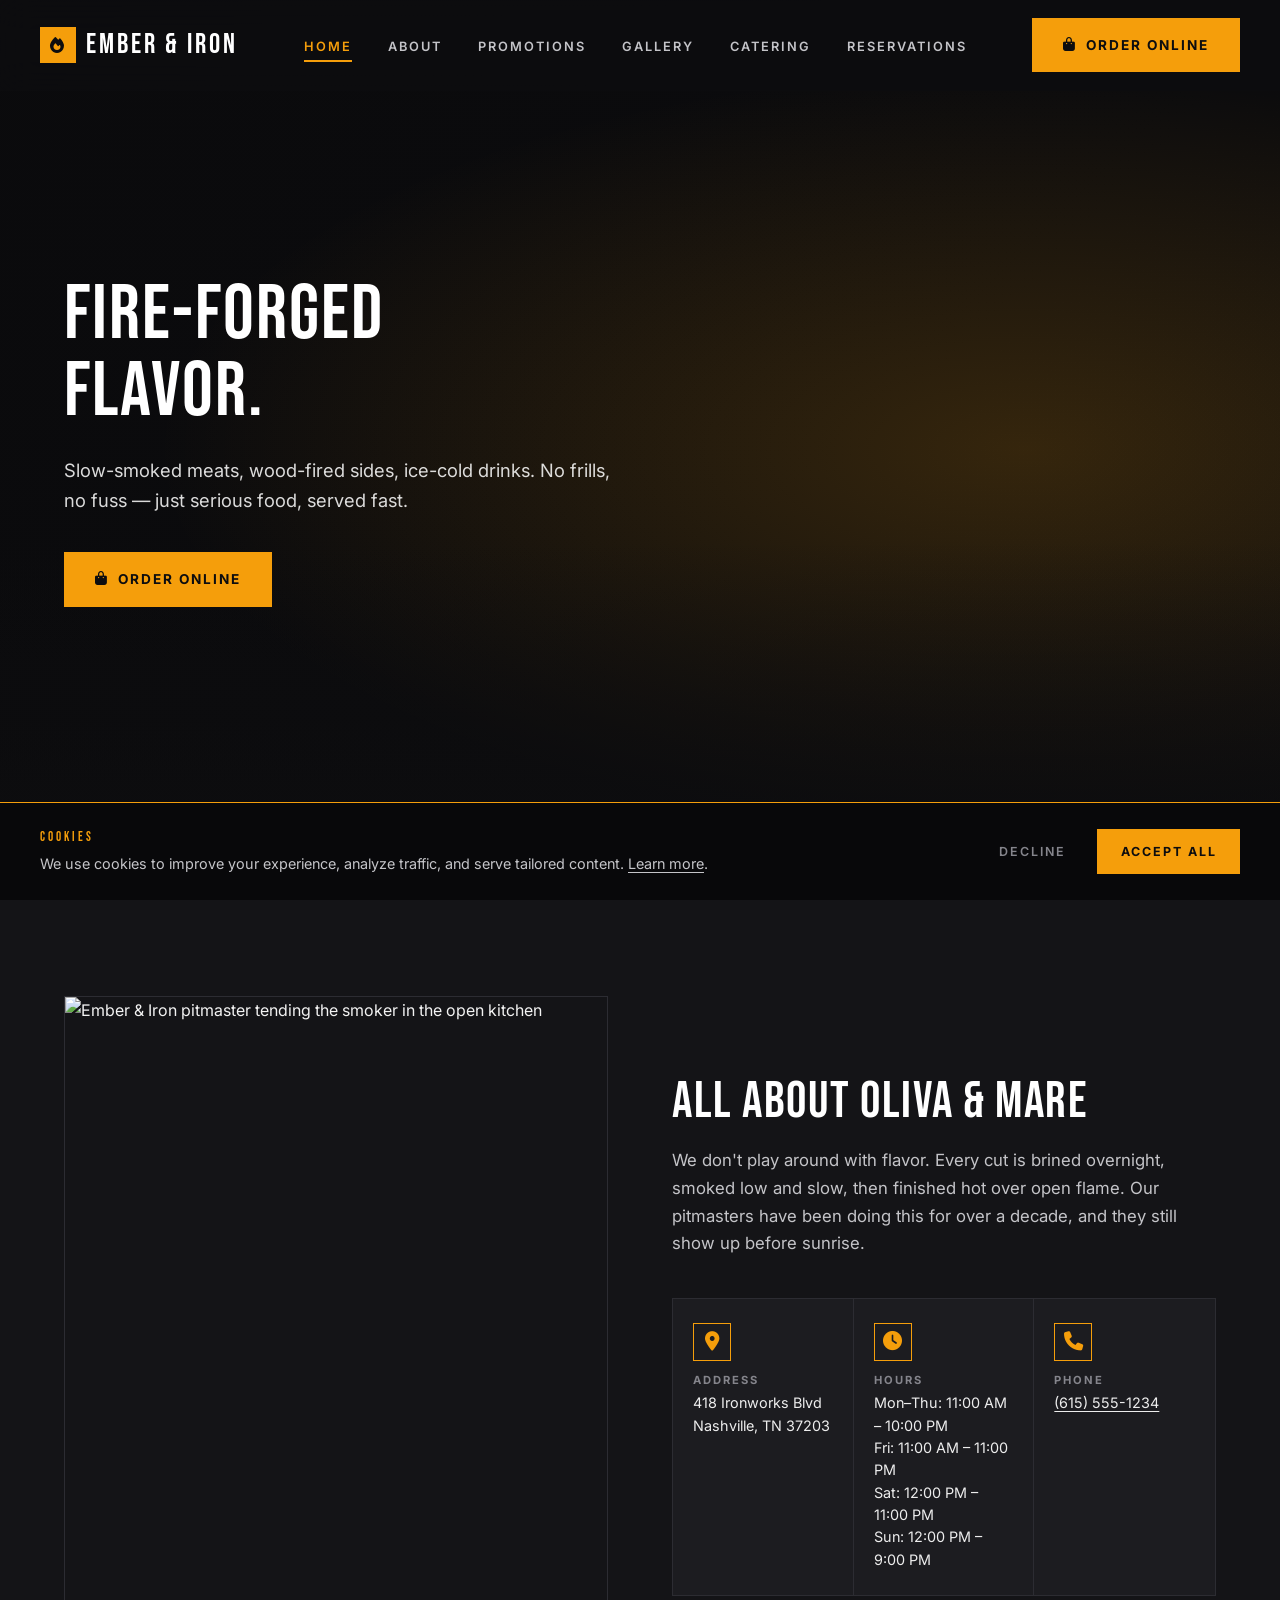
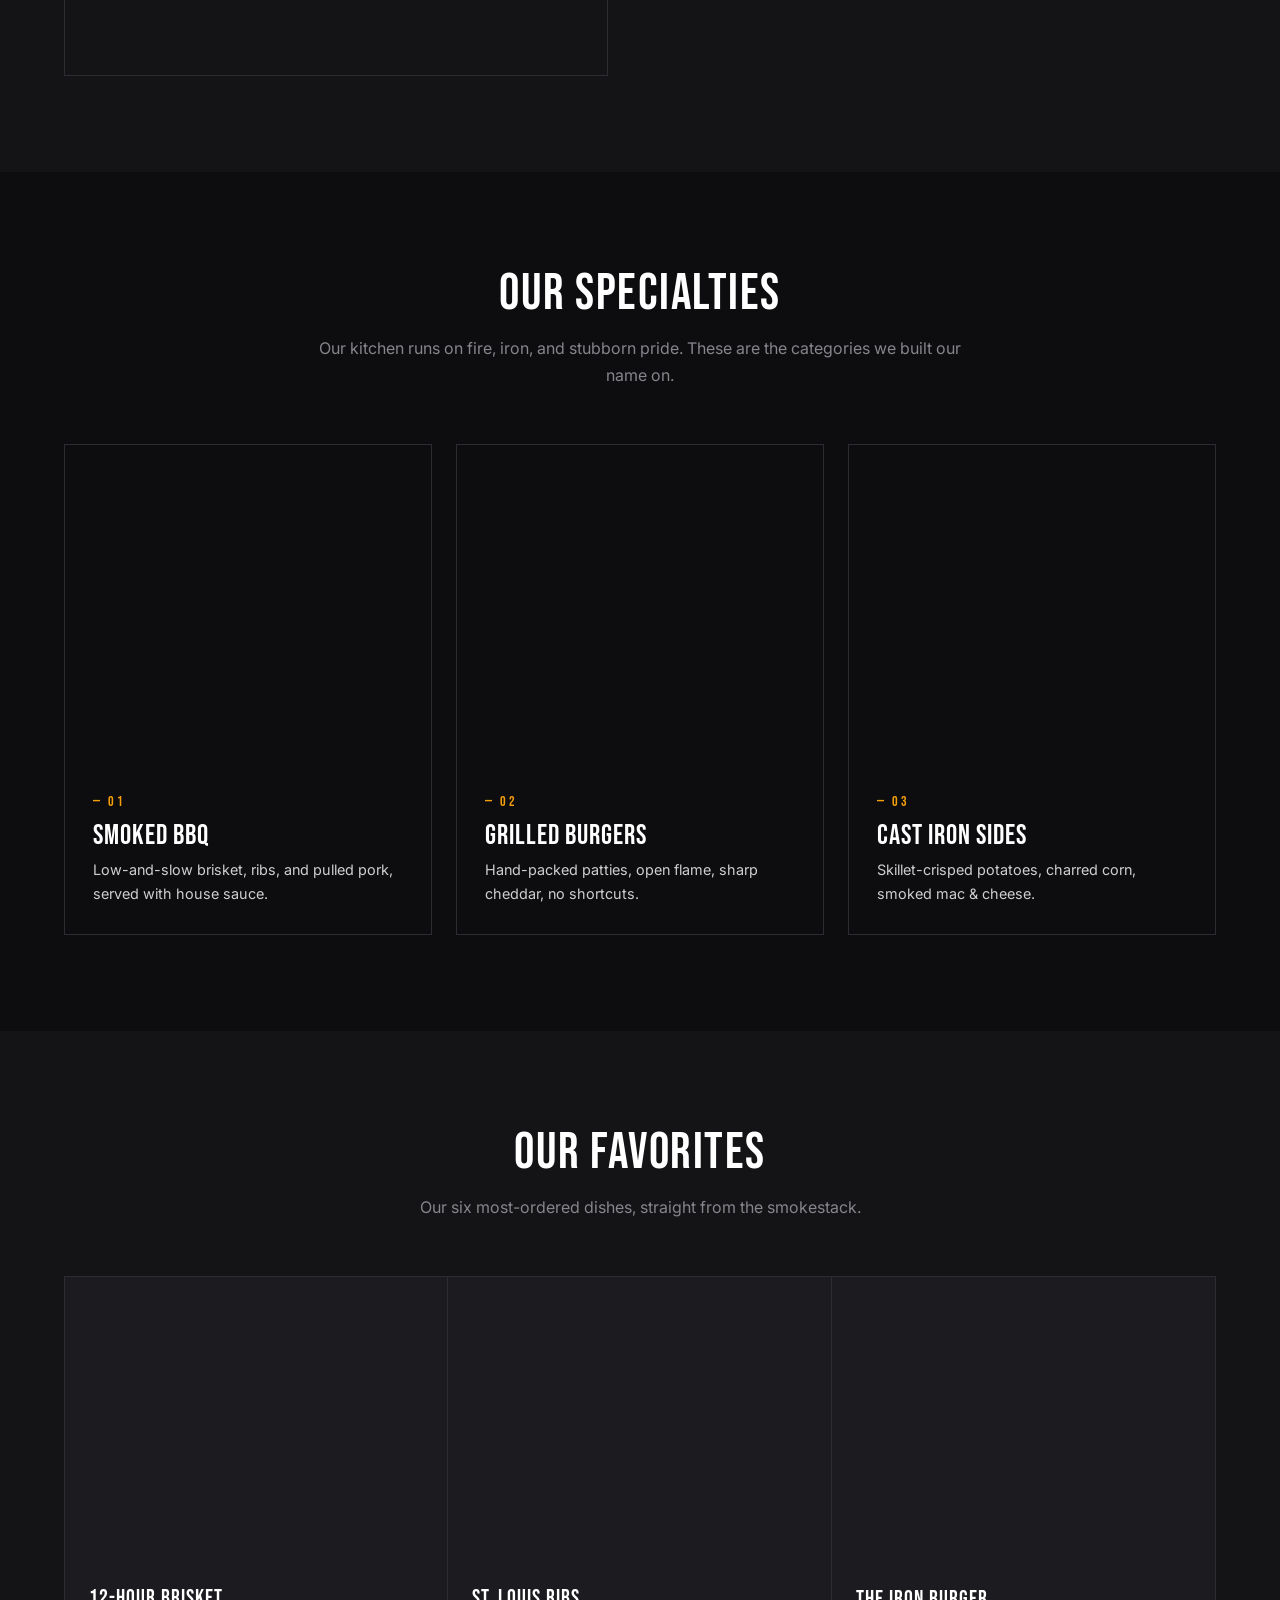
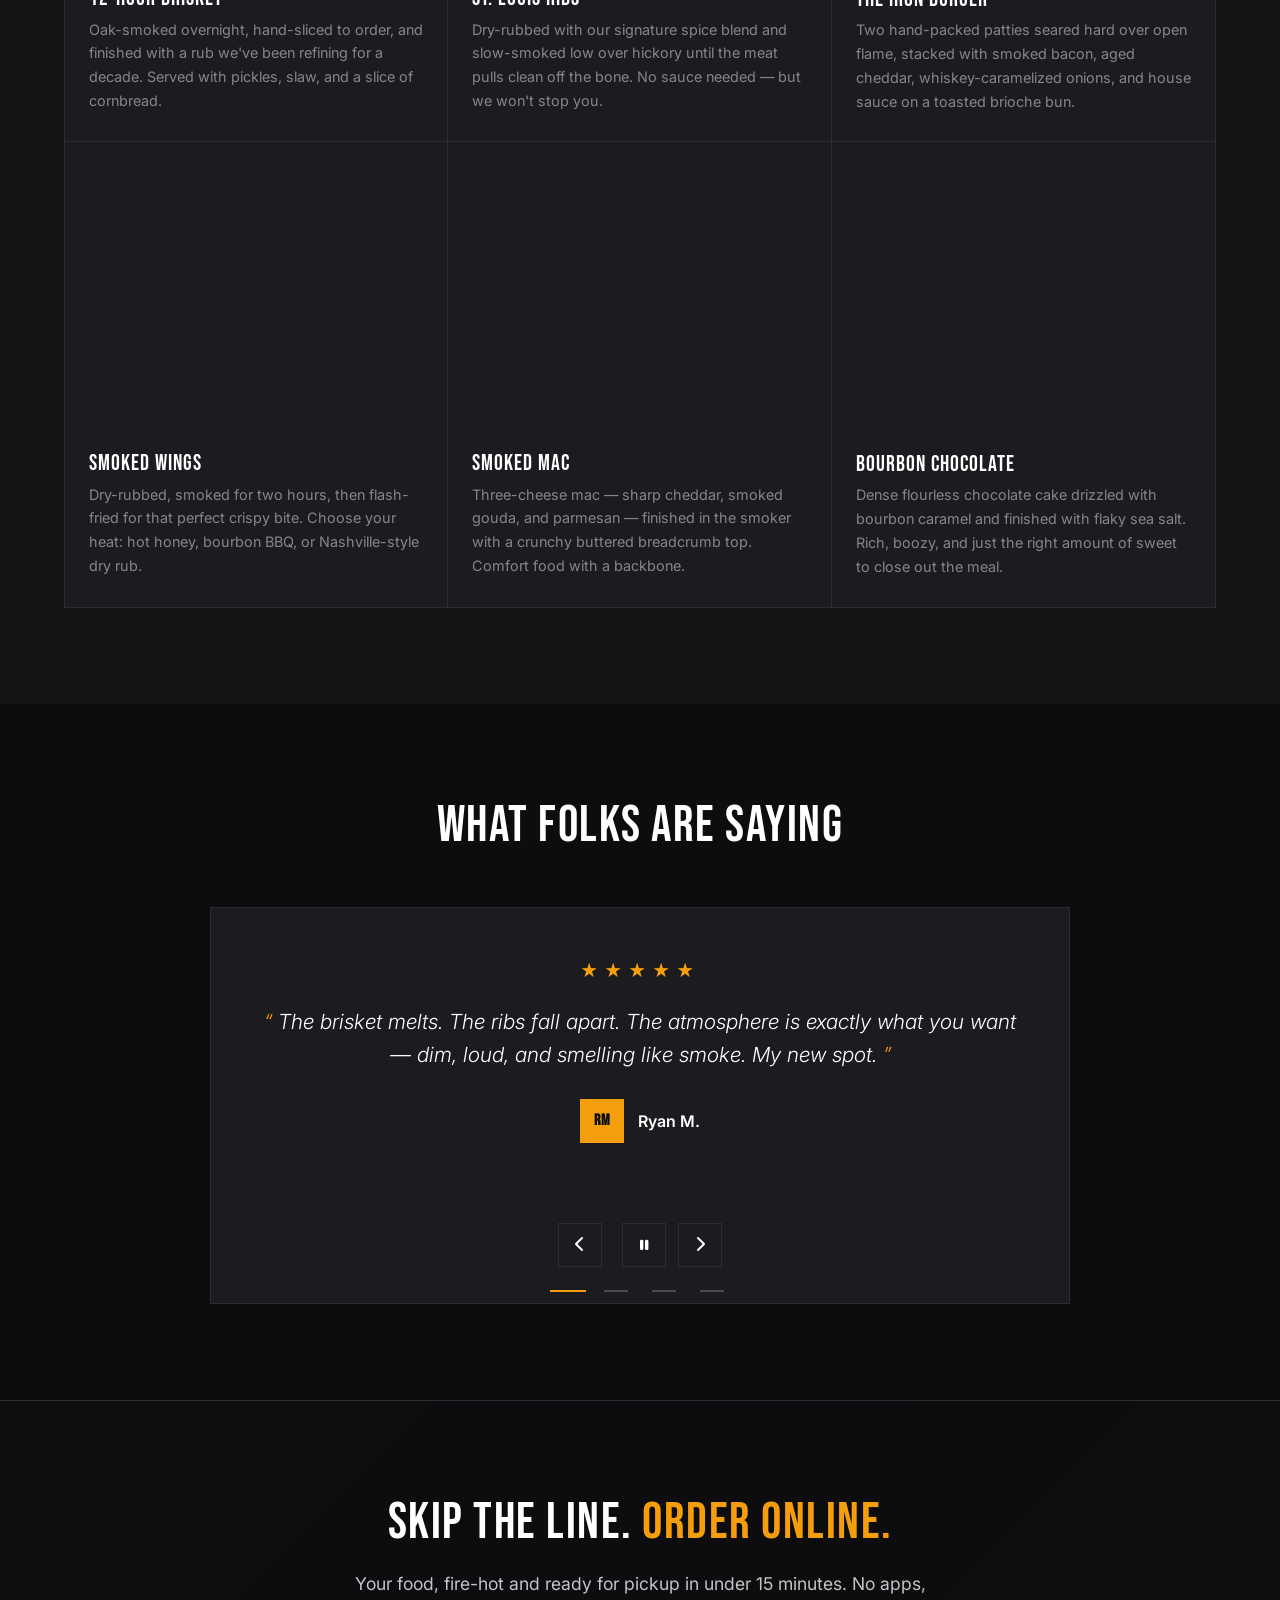
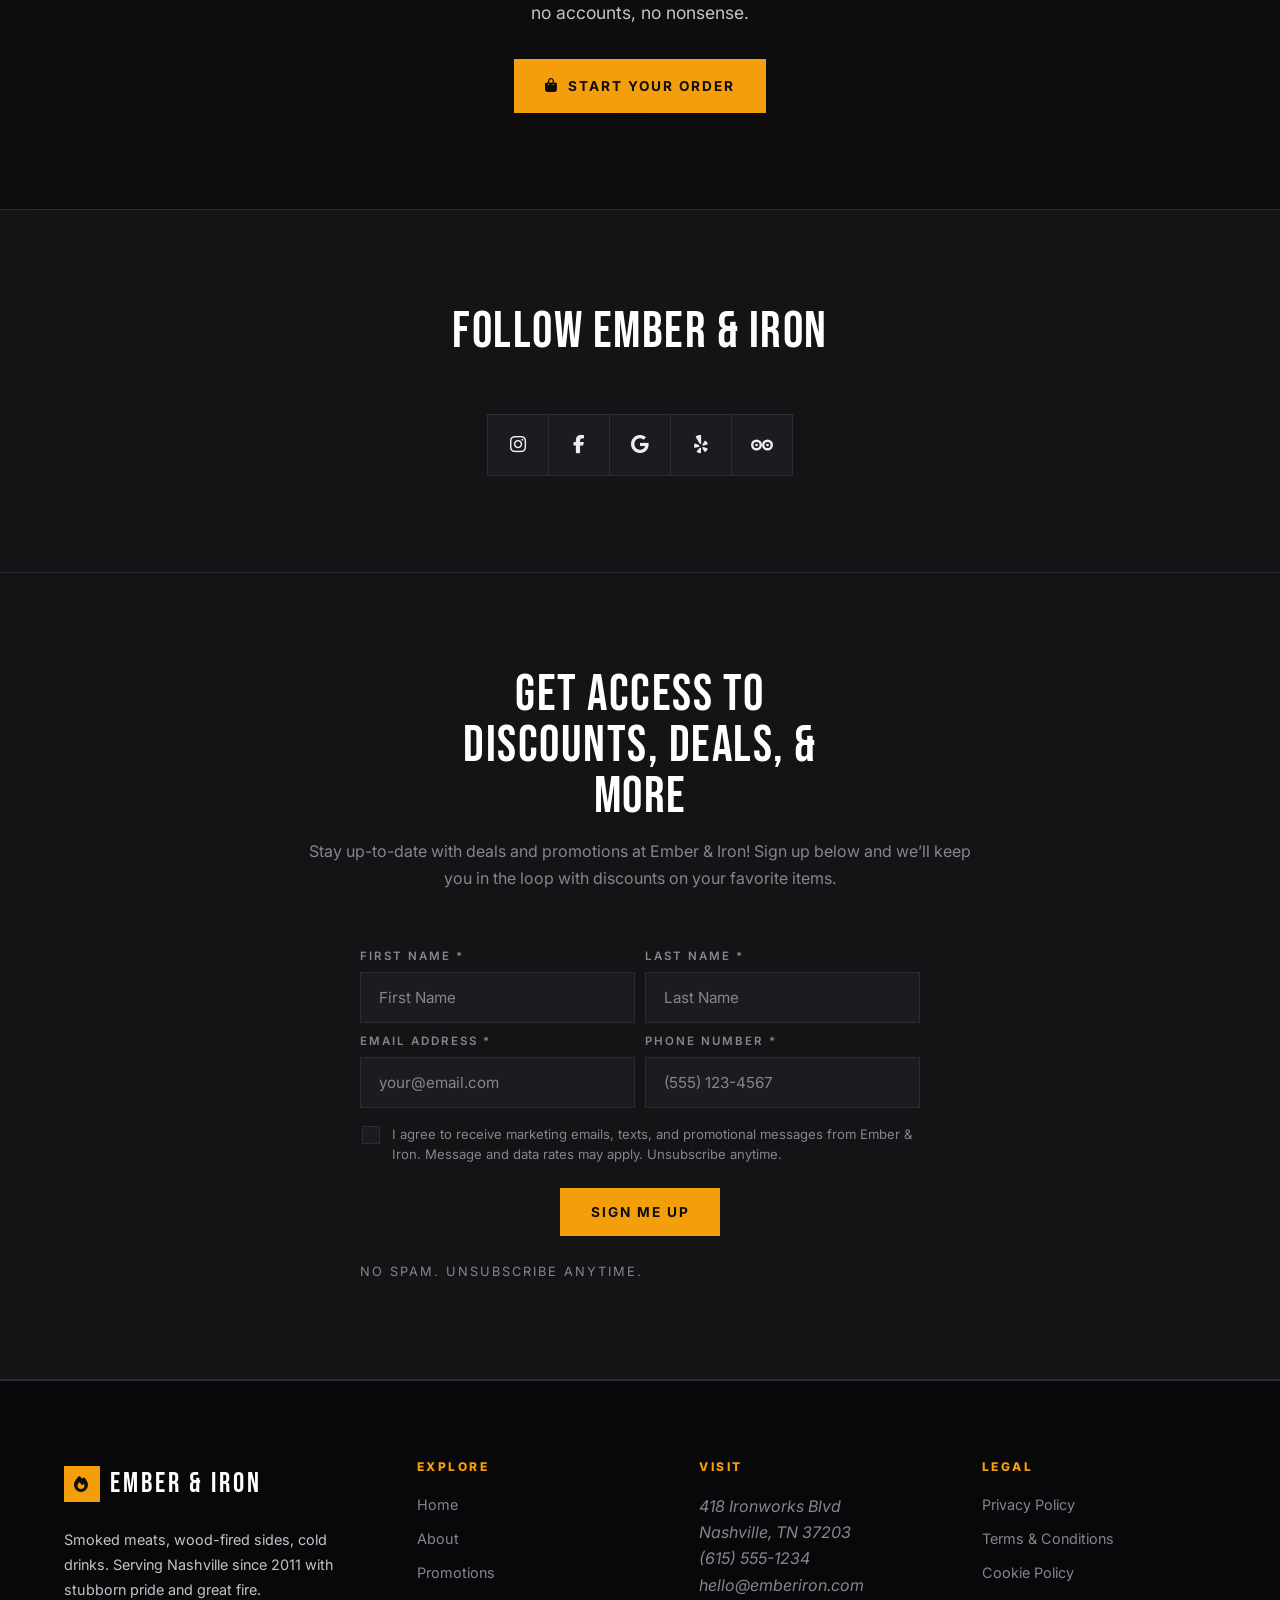
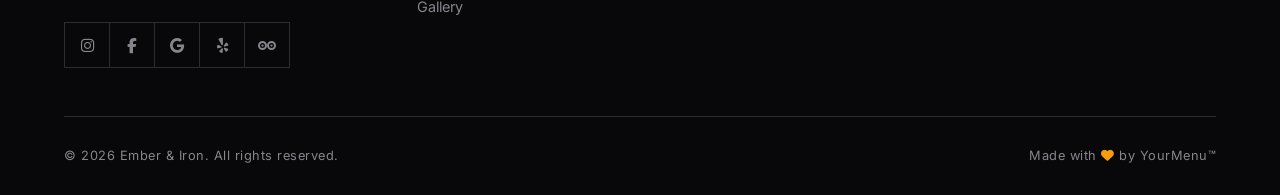
==== commit e7720ead: "Add Catering and Reservations links to primary nav Co-Authored-By: Claude Opus 4.8 (1M context) <nor" ====
--- a/index.html
+++ b/index.html
@@ -206,6 +206,8 @@
           <li><a href="about.html">About</a></li>
           <li><a href="promotions.html">Promotions</a></li>
           <li><a href="gallery.html">Gallery</a></li>
+          <li><a href="https://order.yourmenu.com/tommystacos" rel="noopener noreferrer" target="_blank">Catering</a></li>
+          <li><a href="https://www.opentable.com/" rel="noopener noreferrer" target="_blank">Reservations</a></li>
         </ul>
       </nav>
       <div class="nav-cta">
